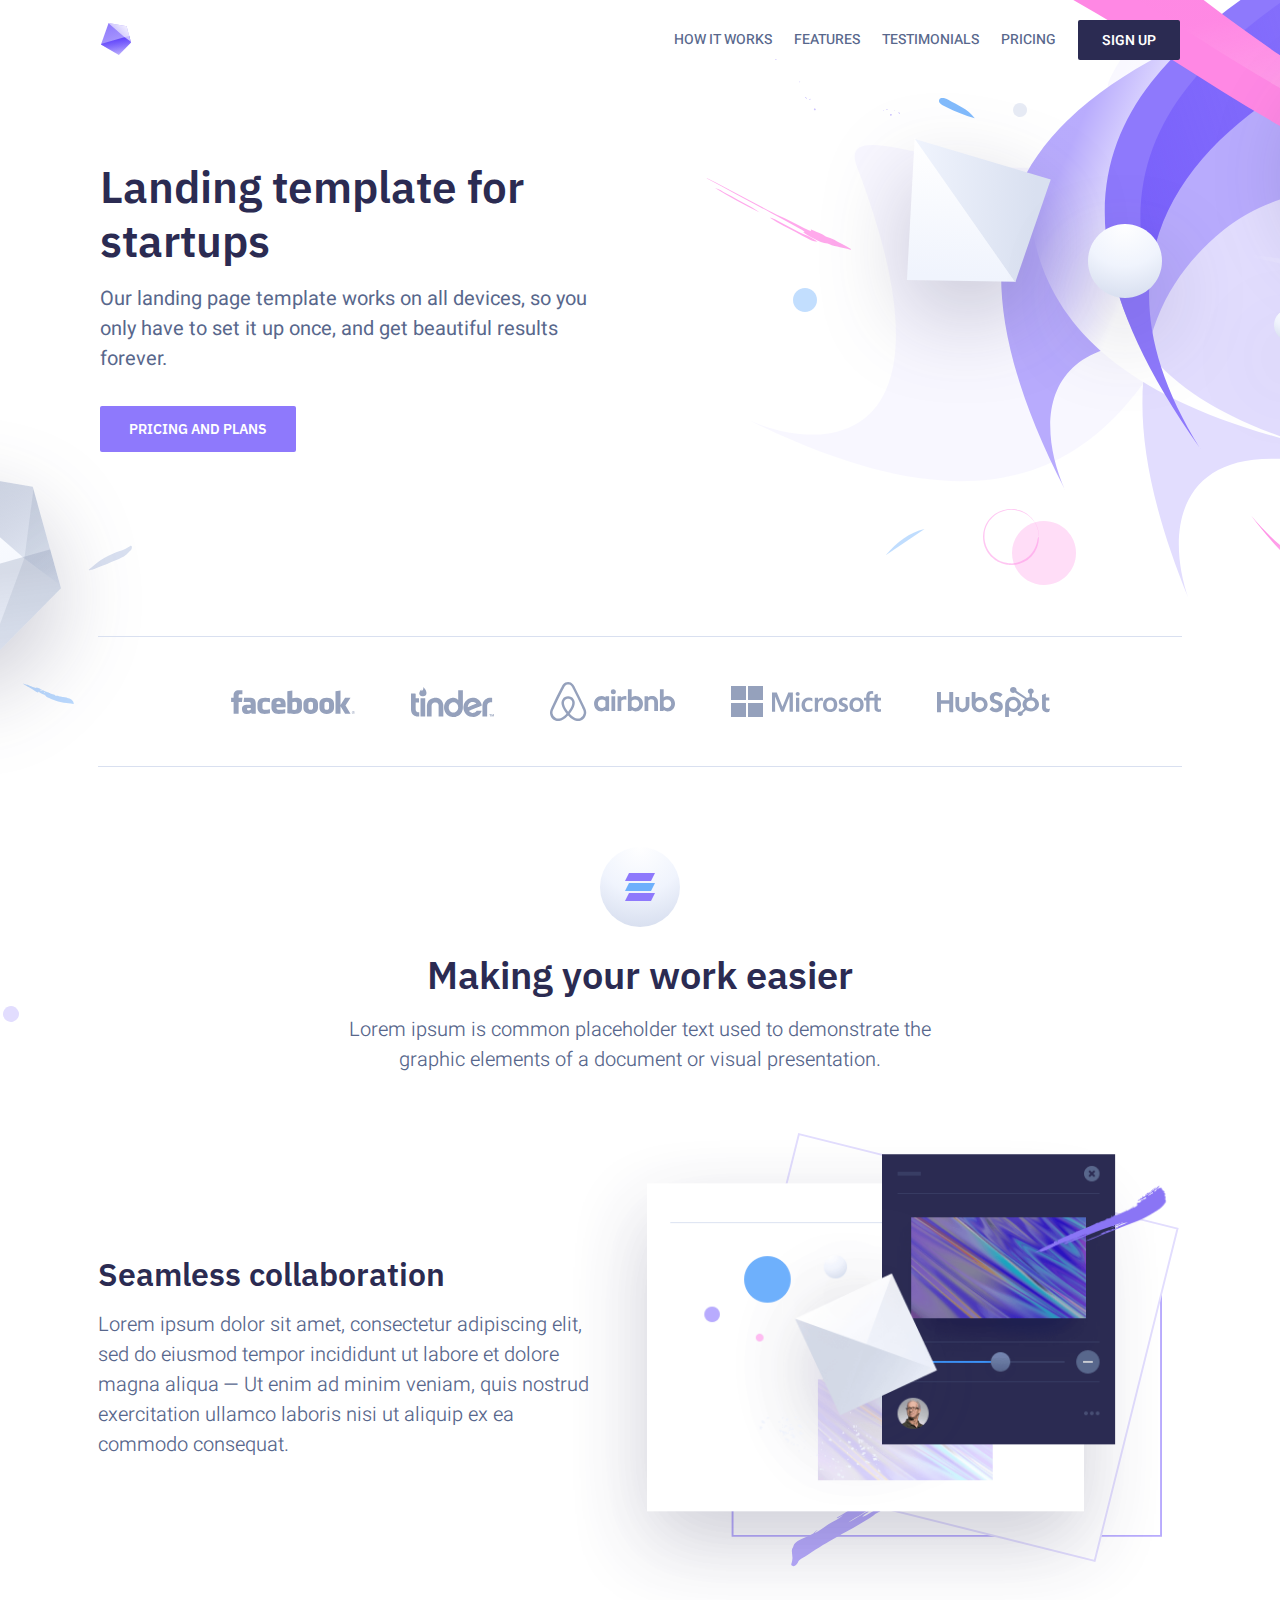
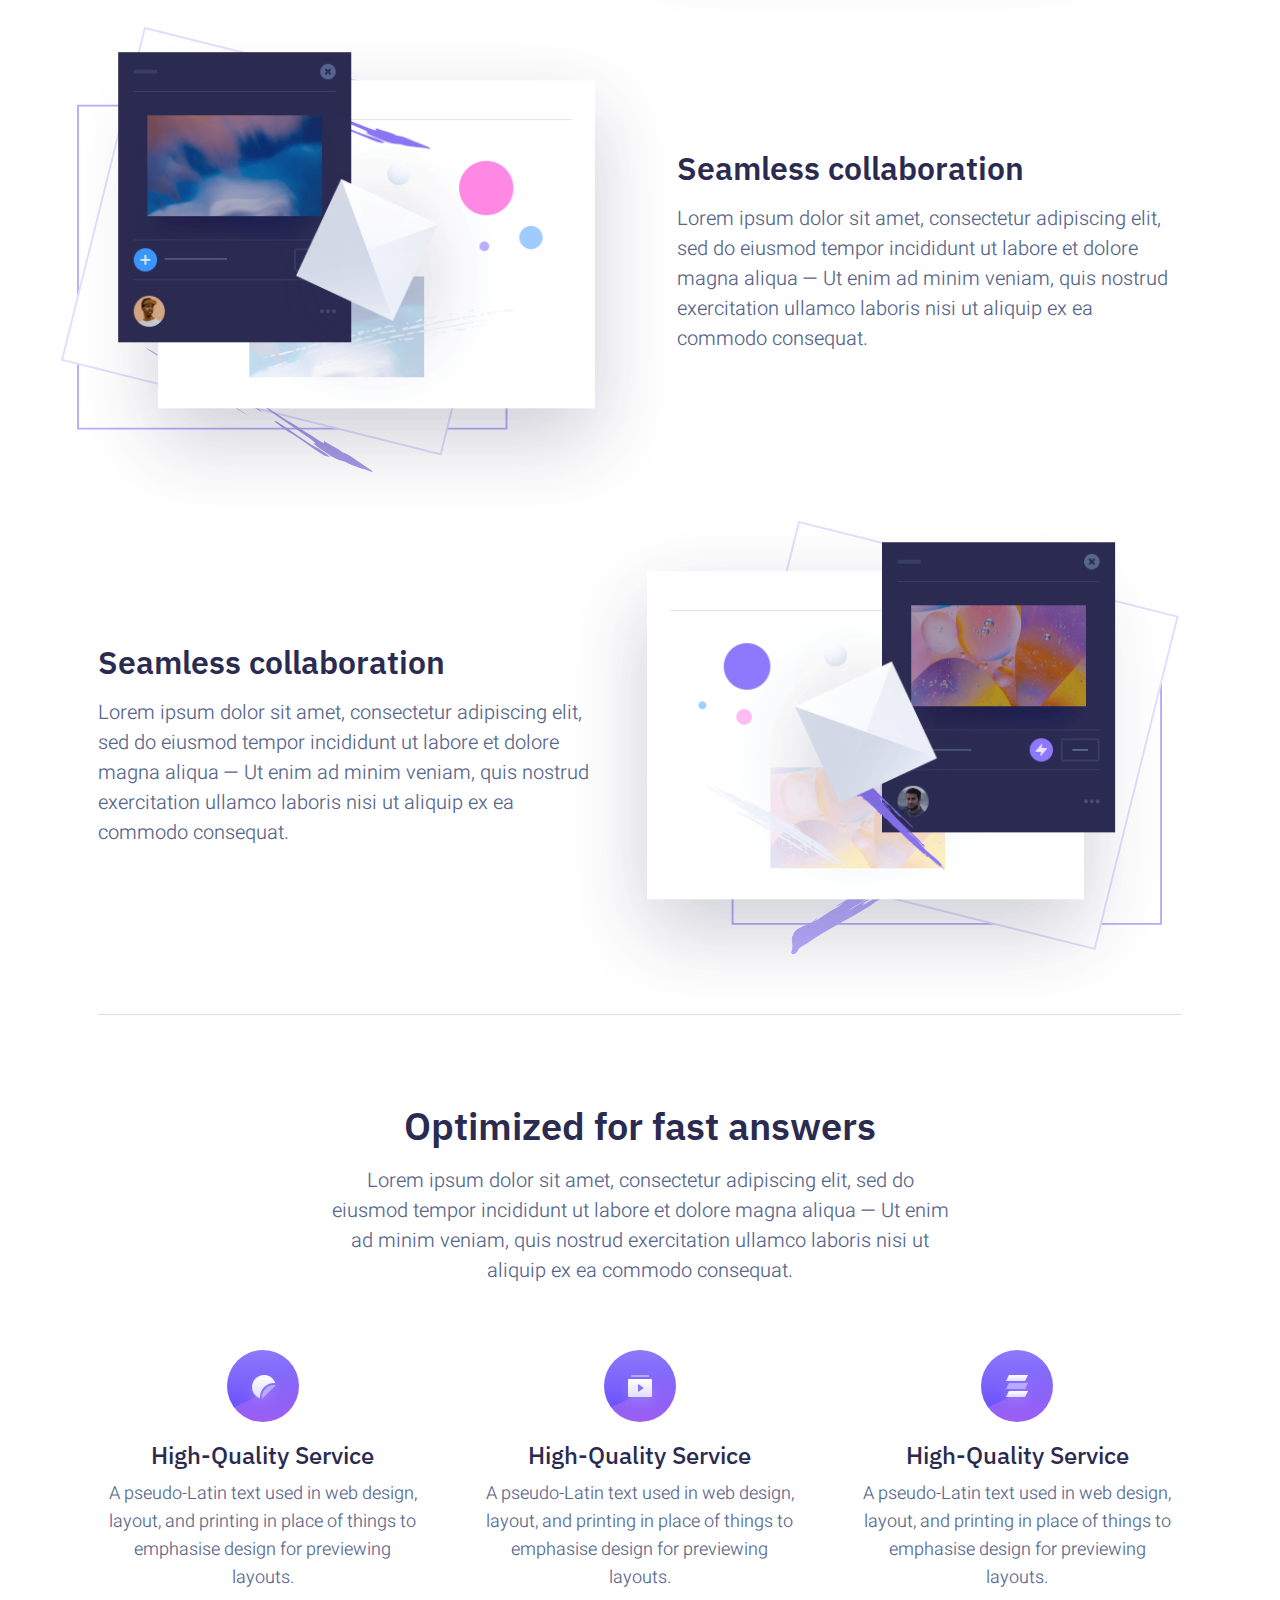
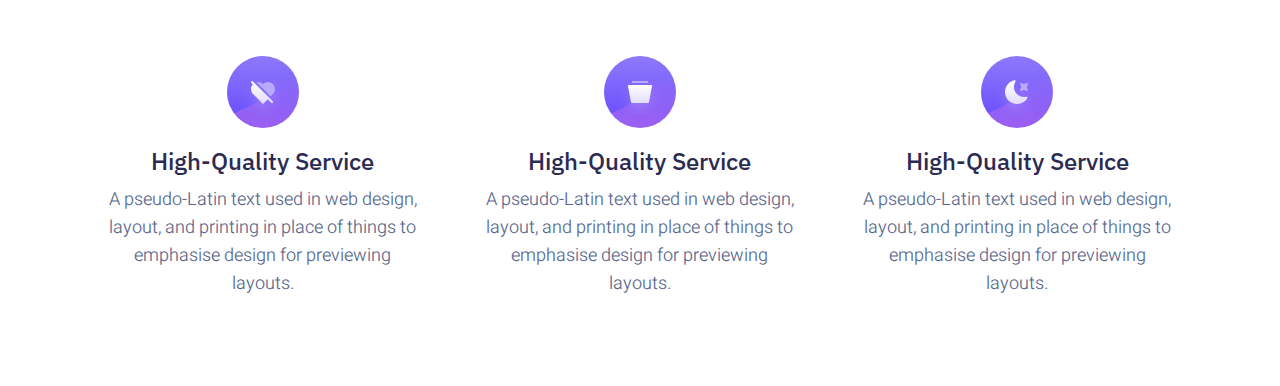
==== index.html @ f8a6f172 "chapters section" ====
<!DOCTYPE html>
<html lang="en">
  <head>
    <meta charset="UTF-8" />
    <meta http-equiv="X-UA-Compatible" content="IE=edge" />
    <meta name="viewport" content="width=device-width, initial-scale=1.0" />

    <meta
      name="description"
      content="Our landing page template works on all devices, so you only have to set it up once, and get beautiful results forever."
    />
    <link rel="stylesheet" href="css/general.css" />
    <link rel="stylesheet" href="css/style.css" />

    <link rel="preconnect" href="https://fonts.googleapis.com" />
    <link rel="preconnect" href="https://fonts.gstatic.com" crossorigin />
    <link
      href="https://fonts.googleapis.com/css2?family=Heebo:wght@300;400;500;600;700&display=swap"
      rel="stylesheet"
    />

    <link rel="preconnect" href="https://fonts.googleapis.com" />
    <link rel="preconnect" href="https://fonts.gstatic.com" crossorigin />
    <link
      href="https://fonts.googleapis.com/css2?family=IBM+Plex+Sans:wght@300;400;500;600;700&display=swap"
      rel="stylesheet"
    />

    <link
      rel="shortcut icon"
      href="img/logo-abstract.svg"
      type="image/x-icon"
    />
    <title>Abstract Demo &mdash; Cruip</title>
  </head>
  <body>
    <header class="header container">
      <a href="#">
        <img src="img/logo-abstract.svg" alt="Omnifood logo" class="logo" />
      </a>
      <nav class="main-nav">
        <ul class="main-nav-list">
          <li><a class="main-nav-link" href="#how">How it works</a></li>
          <li><a class="main-nav-link" href="#features">Features</a></li>
          <li>
            <a class="main-nav-link" href="#testimonials">Testimonials</a>
          </li>
          <li><a class="main-nav-link" href="#pricing">Pricing</a></li>
          <li><a class="main-nav-link nav-cta" href="#singup">Sign up</a></li>
        </ul>
      </nav>
    </header>
    <main>
      <section class="section-hero">
        <div class="hero container">
          <div class="hero-text-box">
            <h1 class="heading-primary">Landing template for startups</h1>
            <p class="hero-description">
              Our landing page template works on all devices, so you only have
              to set it up once, and get beautiful results forever.
            </p>
            <a href="#cta" class="btn btn--full margin-r-sm"
              >pricing and plans</a
            >
          </div>
        </div>
      </section>
      <section class="section-featured">
        <div class="container">
          <div class="logos">
            <img
              src="img/logos/facebook.svg"
              alt="facebook logo"
              class="logo-facebook"
            />
            <img
              src="img/logos/tinder.svg"
              alt="tinder logo"
              class="logo-tinder"
            />
            <img
              src="img/logos/airbnb.svg"
              alt="airbnb logo"
              class="logo-airbnb"
            />
            <img
              src="img/logos/microsoft.svg"
              alt="microsoft logo"
              class="logo-microsoft"
            />
            <img
              src="img/logos/clients-05.svg"
              alt="hubspot logo"
              class="logo-hubspot"
            />
          </div>
        </div>
      </section>
      <section class="sections-illustraion">
        <div class="container">
          <div class="ill-head">
            <img
              src="img/features-split-icon.svg"
              alt="features split icon"
              class="features-split-icon"
            />
            <h2 class="features-heading">Making your work easier</h2>
            <p class="features-description">
              Lorem ipsum is common placeholder text used to demonstrate the
              graphic elements of a document or visual presentation.
            </p>
          </div>
          <div class="ill-body grid grid--2--cols">
            <div class="step-text-box">
              <h3 class="heading-tertiary">Seamless collaboration</h3>
              <p class="step-description">
                Lorem ipsum dolor sit amet, consectetur adipiscing elit, sed do
                eiusmod tempor incididunt ut labore et dolore magna aliqua — Ut
                enim ad minim veniam, quis nostrud exercitation ullamco laboris
                nisi ut aliquip ex ea commodo consequat.
              </p>
            </div>
            <div class="step-img-box">
              <img
                src="img/illustration-element-01.svg"
                alt="iPhone app preference selection screen"
                class="step-img"
              />
              <div class="step-img-inside-box">
                <img
                  src="img/features-split-top-01.png"
                  alt="picuture selecting app"
                  class="step-img-inside"
                />
              </div>
            </div>
            <div class="step-img-box">
              <img
                src="img/illustration-element-02.svg"
                alt="iPhone app preference selection screen"
                class="step-img"
              />
              <div class="step-img-inside-box left">
                <img
                  src="img/features-split-top-02.png"
                  alt="picuture selecting app"
                  class="step-img-inside"
                />
              </div>
            </div>
            <div class="step-text-box">
              <h3 class="heading-tertiary">Seamless collaboration</h3>
              <p class="step-description">
                Lorem ipsum dolor sit amet, consectetur adipiscing elit, sed do
                eiusmod tempor incididunt ut labore et dolore magna aliqua — Ut
                enim ad minim veniam, quis nostrud exercitation ullamco laboris
                nisi ut aliquip ex ea commodo consequat.
              </p>
            </div>
            <div class="step-text-box">
              <h3 class="heading-tertiary">Seamless collaboration</h3>
              <p class="step-description">
                Lorem ipsum dolor sit amet, consectetur adipiscing elit, sed do
                eiusmod tempor incididunt ut labore et dolore magna aliqua — Ut
                enim ad minim veniam, quis nostrud exercitation ullamco laboris
                nisi ut aliquip ex ea commodo consequat.
              </p>
            </div>
            <div class="step-img-box">
              <img
                src="img/illustration-element-01.svg"
                alt="iPhone app preference selection screen"
                class="step-img"
              />
              <div class="step-img-inside-box">
                <img
                  src="img/features-split-top-03.png"
                  alt="picuture selecting app"
                  class="step-img-inside"
                />
              </div>
            </div>
          </div>
        </div>
      </section>
      <section class="section-chapters">
        <div class="container">
          <div class="chapters">
            <div class="chapter-header-box">
              <h2 class="features-heading">Optimized for fast answers</h2>
              <p class="features-description">
                Lorem ipsum dolor sit amet, consectetur adipiscing elit, sed do
                eiusmod tempor incididunt ut labore et dolore magna aliqua — Ut
                enim ad minim veniam, quis nostrud exercitation ullamco laboris
                nisi ut aliquip ex ea commodo consequat.
              </p>
            </div>
            <div class="chapter-el-boxes grid--3--cols">
              <div class="el-box">
                <div class="el-box-header">
                  <img src="img/feature-tile-icon-01.svg" alt="logo for test" />
                </div>
                <div class="el-box-text">
                  <h4 class="el-box-text-head">High-Quality Service</h4>
                  <p class="el-box-text-body">
                    A pseudo-Latin text used in web design, layout, and printing
                    in place of things to emphasise design for previewing
                    layouts.
                  </p>
                </div>
              </div>
              <div class="el-box">
                <div class="el-box-header">
                  <img src="img/feature-tile-icon-02.svg" alt="logo for test" />
                </div>
                <div class="el-box-text">
                  <h4 class="el-box-text-head">High-Quality Service</h4>
                  <p class="el-box-text-body">
                    A pseudo-Latin text used in web design, layout, and printing
                    in place of things to emphasise design for previewing
                    layouts.
                  </p>
                </div>
              </div>
              <div class="el-box">
                <div class="el-box-header">
                  <img src="img/feature-tile-icon-03.svg" alt="logo for test" />
                </div>
                <div class="el-box-text">
                  <h4 class="el-box-text-head">High-Quality Service</h4>
                  <p class="el-box-text-body">
                    A pseudo-Latin text used in web design, layout, and printing
                    in place of things to emphasise design for previewing
                    layouts.
                  </p>
                </div>
              </div>
              <div class="el-box">
                <div class="el-box-header">
                  <img src="img/feature-tile-icon-04.svg" alt="logo for test" />
                </div>
                <div class="el-box-text">
                  <h4 class="el-box-text-head">High-Quality Service</h4>
                  <p class="el-box-text-body">
                    A pseudo-Latin text used in web design, layout, and printing
                    in place of things to emphasise design for previewing
                    layouts.
                  </p>
                </div>
              </div>
              <div class="el-box">
                <div class="el-box-header">
                  <img src="img/feature-tile-icon-05.svg" alt="logo for test" />
                </div>
                <div class="el-box-text">
                  <h4 class="el-box-text-head">High-Quality Service</h4>
                  <p class="el-box-text-body">
                    A pseudo-Latin text used in web design, layout, and printing
                    in place of things to emphasise design for previewing
                    layouts.
                  </p>
                </div>
              </div>
              <div class="el-box">
                <div class="el-box-header">
                  <img src="img/feature-tile-icon-06.svg" alt="logo for test" />
                </div>
                <div class="el-box-text">
                  <h4 class="el-box-text-head">High-Quality Service</h4>
                  <p class="el-box-text-body">
                    A pseudo-Latin text used in web design, layout, and printing
                    in place of things to emphasise design for previewing
                    layouts.
                  </p>
                </div>
              </div>
            </div>
          </div>
        </div>
      </section>
    </main>
  </body>
</html>
---- css/general.css ----
/* 

--- 01 TYPOGRAPHY SYSTEM 

Font sizes (px):
10 / 12 / 14 / 16 / 18 / 20 / 24 / 30 / 
36 / 44 / 52 / 62 / 74 / 86 / 98 

- Font weights:
    Default:   400
    Medium:    500
    Semi-bold: 600
    Bold:      700

- Line height:
    Default:  1
    Small:    1.05
    Medium:   1.2
    Paragraph default:    1.6

- Letter spacing:
    -0.5px
    0.75px

--- 02 COLORS

    - Primay: 
        #2B2B52
    - Tints:
        #fdf2e9
        #fcf4ef
        #D9E0F0
        #58678C
        #8E79FC
    - Shades: 
        #2B2B52
        #6448FB
    - Accents:
    - Gray:
        #d9e0f0
        #888
        #767676
        #777
        #555
        #333
        #6f6f6f 
--- 05 SHADOWS
--- 06 BORDERS-RADIUS
    Default: 0.9 rem | 9px
    Medium: 1.1 rem | 11px
--- 07 WHITESPACE

    - SPACING SYSTEM (px):
        2 / 4 / 8 / 12 / 16 / 24 / 32 / 48 / 64 / 80 / 96 / 128
    
*/

/* 
* one rem = 16px
*/

* {
  margin: 0;
  padding: 0;
  box-sizing: border-box;
}

*:focus {
  outline: none;
  box-shadow: 0 0 0 0.5rem rgba(230, 125, 34, 0.499);
}

html {
  /* font-size: 10px; */
  /* 10px / 16px = 0.625 = 62.5 */
  /* Percentage of user's browser font-size setting */
  font-size: 62.5%;
  /* overflow-x: hidden; */
}

body {
  font-family: 'Heebo', sans-serif;
  line-height: 1;
  font-weight: 400;
  color: #555;
  overflow-x: hidden;
}

/******************************/
/* GENRAL REUSABLE COMPONENTS */
/******************************/

.container {
  /* 1140px */
  max-width: 112.8rem;
  padding: 0 2.2rem;
  margin: 0 auto;
}

.heading-primary {
  font-size: 4.4rem;
  line-height: 5.4rem;
  font-weight: 600;
  color: #2b2b52;
  margin-bottom: 1.6rem;
}

h1,
h2,
h3,
h4 {
  font-family: 'IBM Plex Sans', sans-serif;
}

.btn,
.btn:link,
.btn:visited {
  font-family: 'IBM Plex Sans', sans-serif;
  display: inline-block;
  text-decoration: none;
  cursor: pointer;
  transition: all 0.5s;
  padding: 1.2rem 2.9rem;
  font-size: 1.4rem;
  line-height: 2.2rem;
  font-weight: 600;
  /* height: 4.8rem; */
  border-radius: 0.2rem;
  text-transform: uppercase;
}

.btn--full:link,
.btn--full:visited {
  background-color: #8e79fc;
  color: #fff;
}

.btn--full:hover,
.btn--full:active {
  background-color: #7b63f1;
}

.grid {
  display: grid;
  column-gap: 7.4rem;
  row-gap: 9.6rem;

  /* margin-bottom: 9.6rem; */
}

.grid--2--cols {
  grid-template-columns: repeat(2, 1fr);
}

.grid--3--cols {
  grid-template-columns: repeat(3, 1fr);
}

.heading-tertiary {
  font-size: 3.2rem;
  font-weight: 600;
  color: #2b2b52;
}
---- css/style.css ----
/**************************/
/*        HEADER          */
/**************************/

.header {
  display: flex;
  justify-content: space-between;
  align-items: center;
  /* background-color: transparent */
  background-color: transparent;

  /* Because we want header to be sticky later */
  height: 8rem;
  padding: 0 2.4rem;
}

/**************************/
/*     NAVIGATION         */
/**************************/

.main-nav-list {
  list-style: none;
  display: flex;
  align-items: center;
  gap: 2.2rem;
}

.main-nav-link:link,
.main-nav-link:visited {
  display: inline-block;
  text-decoration: none;
  text-transform: uppercase;
  color: #58678c;
  font-weight: 500;
  font-size: 1.4rem;
  transition: all 0.3s;
}

.main-nav-link:hover,
.main-nav-link:active {
  color: #2b2b52;
}

.main-nav-link.nav-cta:link,
.main-nav-link.nav-cta:visited {
  padding: 1.4rem 2.4rem 1.2rem 2.4rem;
  border-radius: 0.2rem;
  border-color: rgba(0, 0, 0, 0);
  color: #fff;
  font-weight: 600;
  background-color: #2b2b52;
}

.main-nav-link.nav-cta:hover,
.main-nav-link.nav-cta:active {
  background-color: #3c3c6f;
}

/**************************/
/*         HERO           */
/**************************/

.hero {
  padding: 8rem 2.4rem;
  display: grid;
  grid-template-columns: 1fr 1fr;
  align-items: center;
  gap: 3.2rem;
}

.hero-description {
  margin-bottom: 3.2rem;
  font-weight: 400;
  font-size: 2rem;
  color: #58678c;
  line-height: 3rem;
}

.section-hero::after {
  content: '';
  width: 100%;
  max-width: 100%;
  height: 778px;
  background-image: url('../img/illustration-section-01.svg');
  position: absolute;
  top: 0;
  /* left: 50%; */
  background-position: center top;
  z-index: -999;
}

/**************************/
/*       Featured         */
/**************************/

.section-featured {
  padding: 8rem 2.4rem;
}

.logos {
  display: flex;
  justify-content: center;
  padding: 3.8rem;
  position: relative;
  margin-top: 2.4rem;
  gap: 4.8rem;
  align-items: center;
}

.logos img {
  height: fit-content;
  width: auto;
  padding: 0.8rem 0.4rem;
}

.logos::before {
  content: '';
  position: absolute;
  top: 0;
  left: 0;
  width: 100%;
  display: block;
  height: 0.1rem;
  background: #d9e0f0;
}

.logos::after {
  content: '';
  position: absolute;
  bottom: 0;
  left: 0;
  width: 100%;
  display: block;
  height: 0.1rem;
  background: #d9e0f0;
}

/**************************/
/*      ILLUSTRAION       */
/**************************/

.ill-body {
  padding: 4.8rem 0;
  position: relative;
}

.ill-head {
  max-width: 62rem;
  margin: 0 auto;
  position: relative;
}

.ill-head::after {
  content: '';
  position: absolute;
  width: 100%;
  max-width: 100%;
  height: 11rem;
  background-image: url('../img/illustration-section-03.svg');
  left: -73%;
  top: 14rem;
}

.features-split-icon {
  margin: 0 auto 2.4rem auto;
  display: block;
}

.features-heading {
  margin: 0 auto 1.6rem auto;
  font-size: 3.8rem;
  line-height: 4.8rem;
  font-weight: 600;
  color: #2b2b52;
  display: block;
  text-align: center;
}

.features-description {
  text-align: center;
  display: block;
  color: #58678c;
  font-size: 2rem;
  line-height: 3rem;
  font-weight: 300;
}

.step-text-box {
  display: flex;
  gap: 2rem;
  flex-direction: column;
  align-self: center;
  margin-top: 8rem;
}

.step-description {
  color: #58678c;
  font-size: 2rem;
  line-height: 3rem;
  font-weight: 300;
}
.step-img-box {
  position: relative;
}
.step-img-box img:first-child {
  width: 100%;
  transform: scale(2);
  margin-left: -2rem;
  margin-top: 6rem;
}

.step-img-inside-box {
  content: '';
  position: absolute;
  width: 100%;
  /* height: 100%; */
  /* max-width: 100%; */
  /* height: 11rem; */
  /* background-image: url('../img/features-split-top-01.png'); */
  background-size: contain;
  background-repeat: no-repeat;
  top: 0;
  left: -5.2rem;
  transform: scale(0.6);
}

.left {
  top: 1rem;
  left: 3.8rem;
}

/**************************/
/*      chapters          */
/**************************/
.chapters {
  position: relative;
  padding: 8.8rem 0;
  margin-top: 6.4rem;
}

.chapters::before {
  content: '';
  position: absolute;
  top: 0;
  left: 0;
  width: 100%;
  display: block;
  height: 0.1rem;
  background: #d9e0f0;
}

.chapter-header-box {
  max-width: 62rem;
  margin: 0 auto 6.4rem auto;
}

.chapter-el-boxes {
  display: grid;
  row-gap: 6.4rem;
  column-gap: 4.8rem;
}

.el-box {
  flex-basis: 31.7rem;
  max-width: 31.7rem;
  box-sizing: content-box;
  text-align: center;
  justify-self: center;
}

.el-box-header {
  width: 7.2rem;
  height: 7.2rem;
  margin: 0 auto 1.6rem auto;
  background-size: 100%;
  border-radius: 50%;
  background-color: #6448fb;
  background-image: url('../img/download.svg'),
    linear-gradient(#8e79fc, #6448fb);
}

.el-box-text-head {
  margin-bottom: 0.8rem;
  font-size: 2.4rem;
  line-height: 3.4rem;
  font-weight: 500;
  color: #2b2b52;
}

.el-box-text-body {
  font-size: 1.8rem;
  line-height: 2.8rem;
  text-align: center;
  color: #58678c;
  font-weight: 300;
}
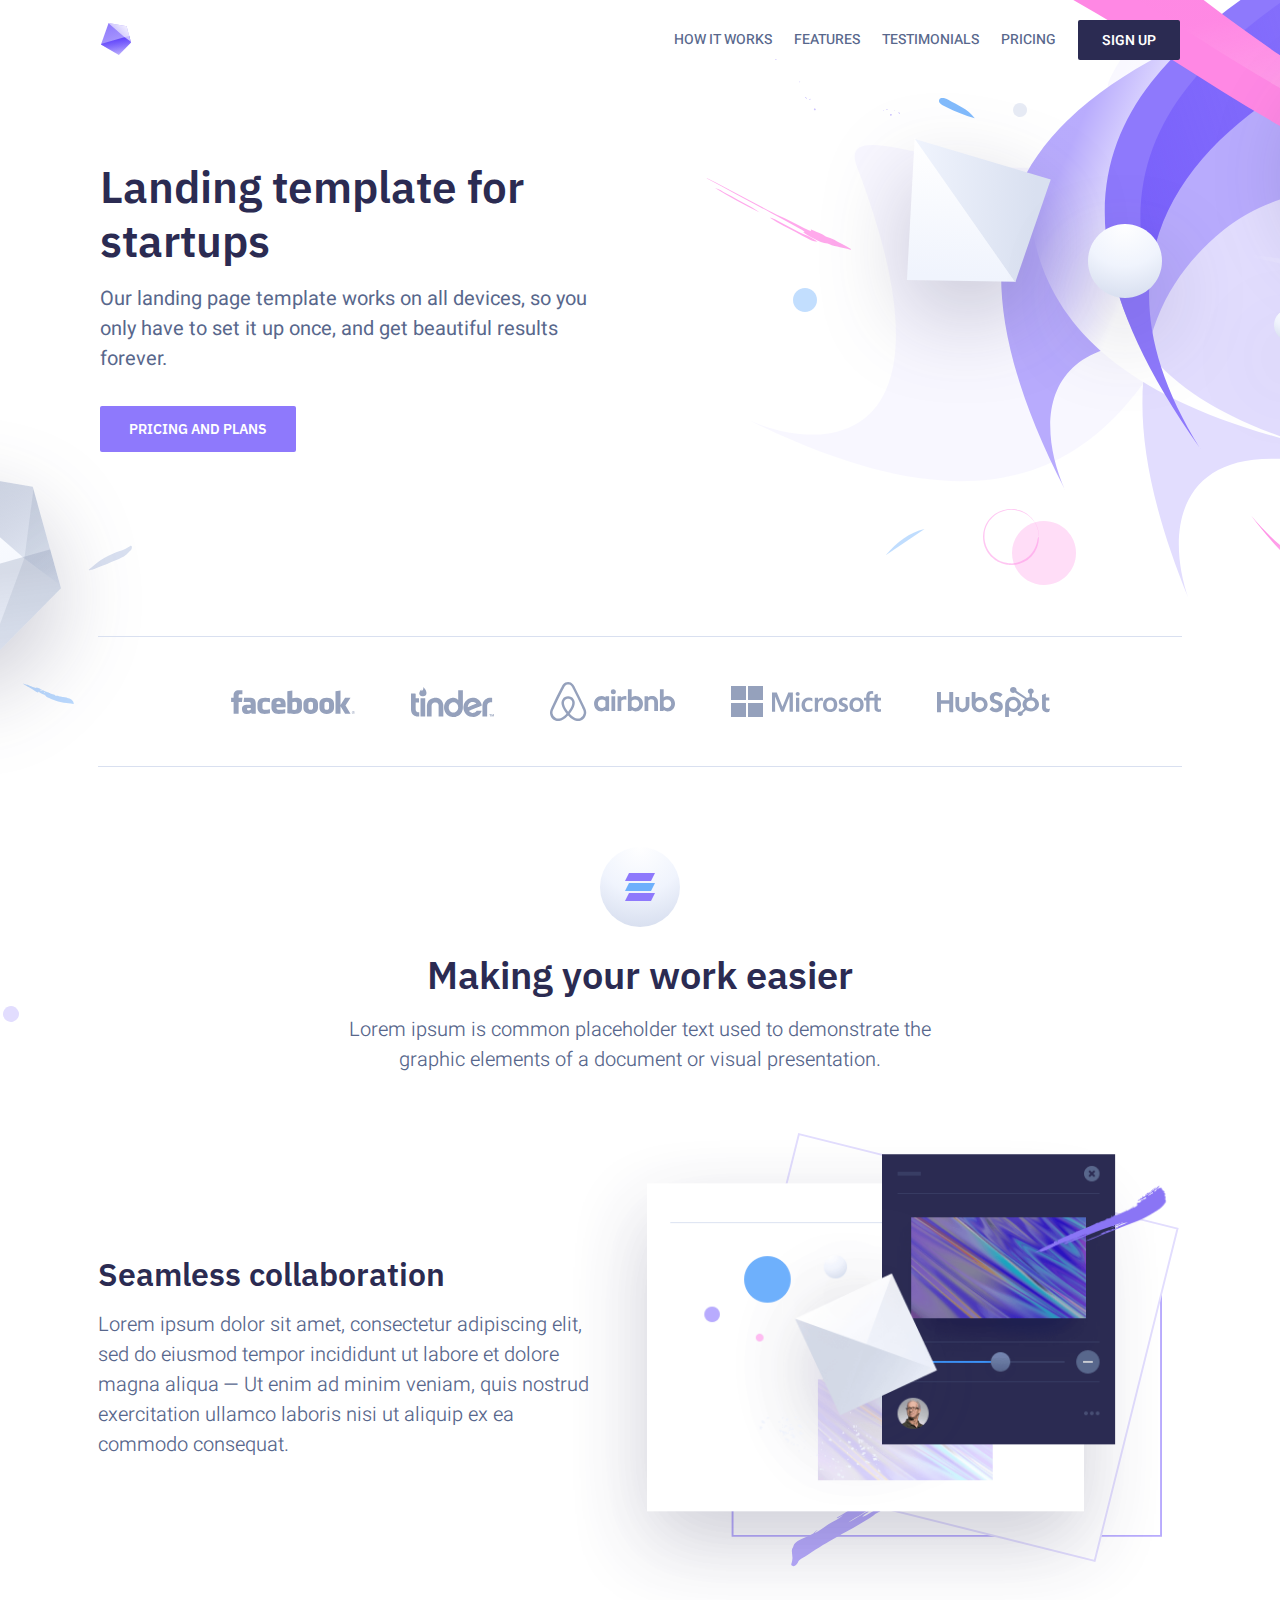
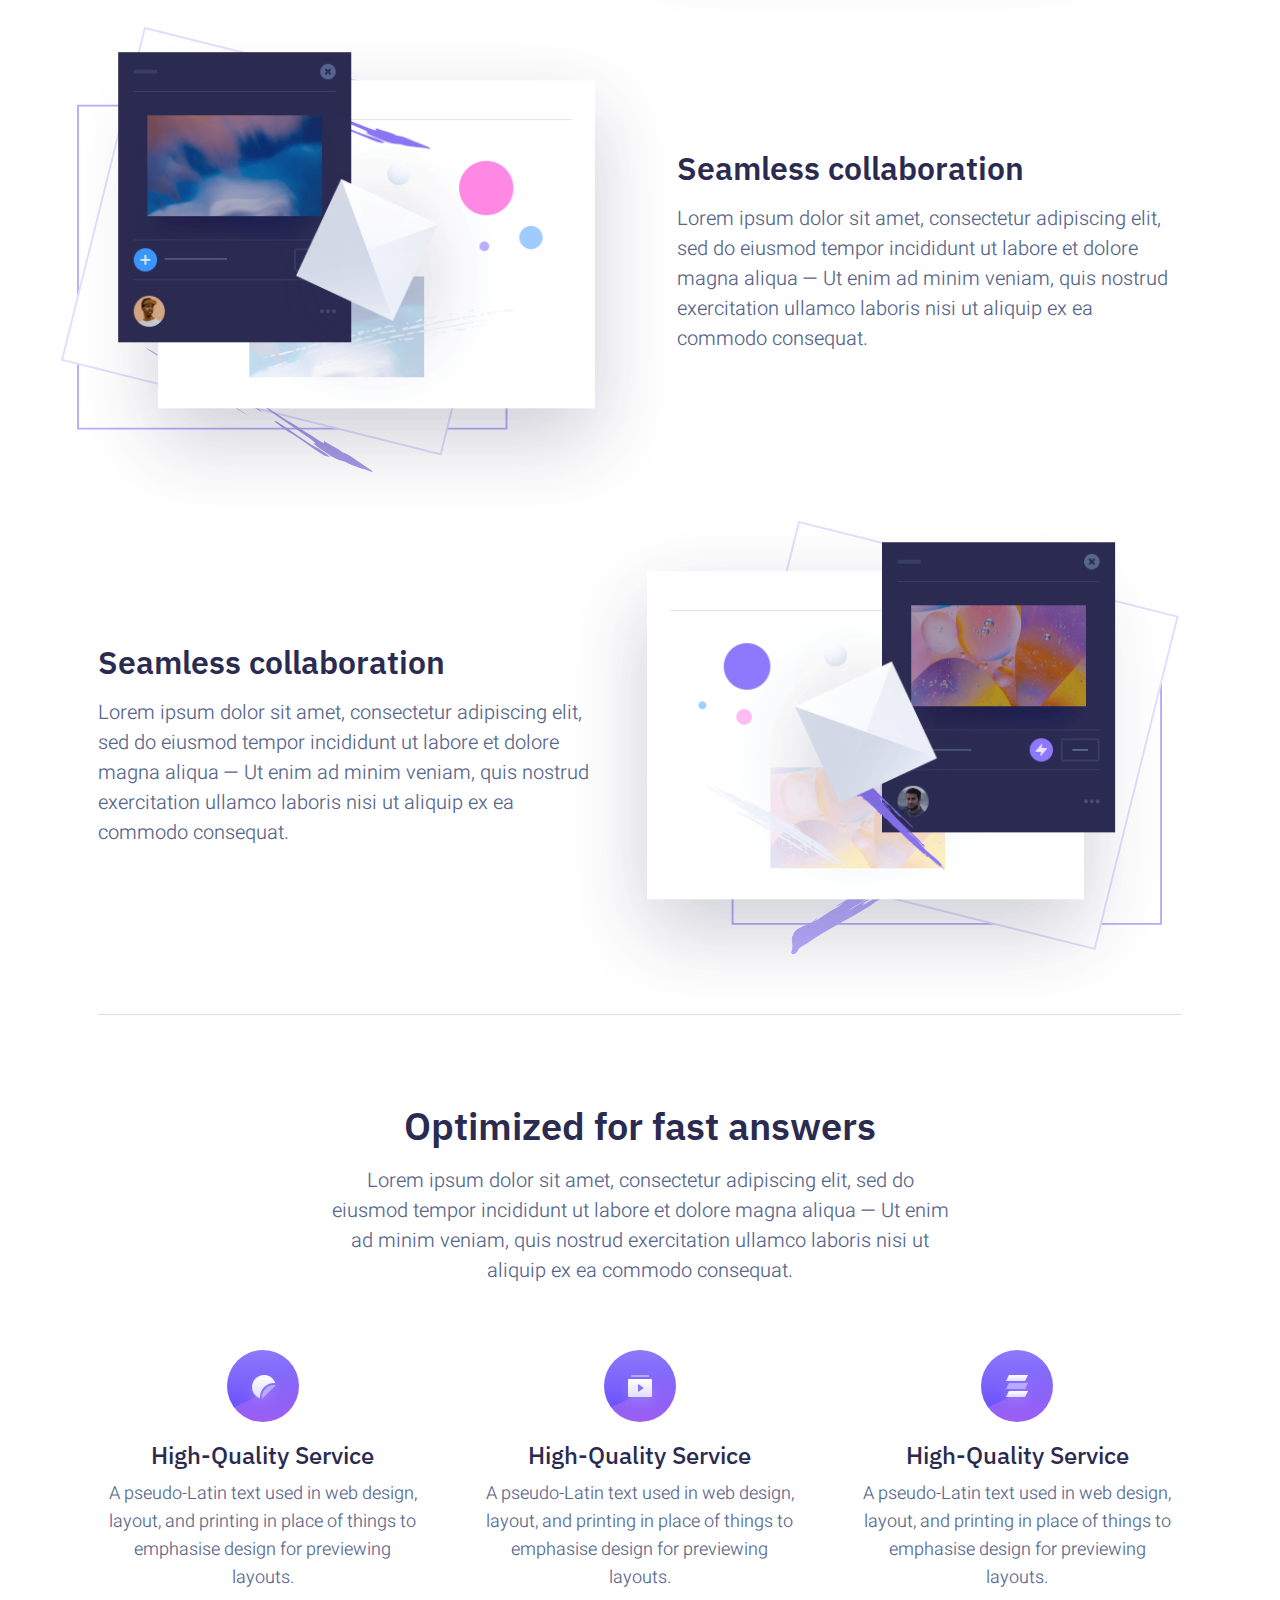
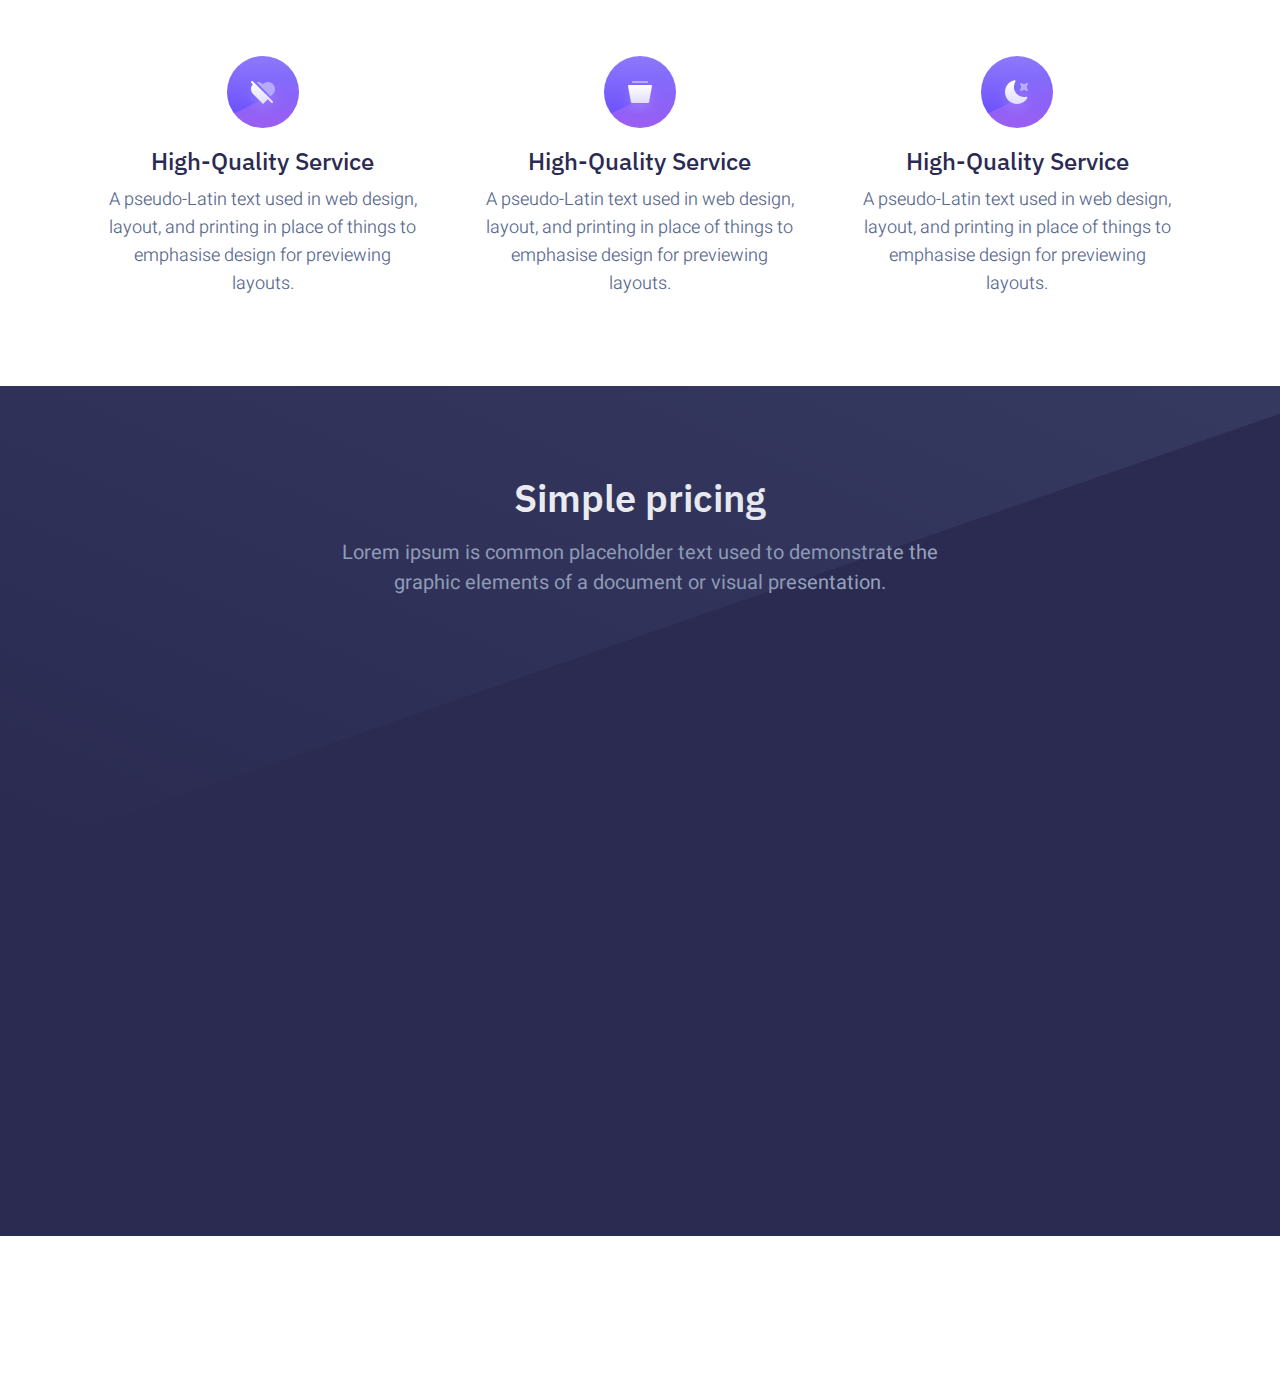
==== commit ed054701: "WIP: section pricing" ====
--- a/index.html
+++ b/index.html
@@ -278,6 +278,21 @@
           </div>
         </div>
       </section>
+      <section class="section-pricing">
+        <div class="pricing-box">
+          <div class="pricing-inner">
+            <div class="pricing-header">
+              <h2 class="pricing-head">Simple pricing</h2>
+              <p class="pricing-description">
+                Lorem ipsum is common placeholder text used to demonstrate the
+                graphic elements of a document or visual presentation.
+              </p>
+            </div>
+            <div class="pricing-button"></div>
+            <div class="pricing-card"></div>
+          </div>
+        </div>
+      </section>
     </main>
   </body>
 </html>
--- a/css/general.css
+++ b/css/general.css
@@ -32,6 +32,7 @@
         #D9E0F0
         #58678C
         #8E79FC
+        #95A1BC
     - Shades: 
         #2B2B52
         #6448FB
--- a/css/style.css
+++ b/css/style.css
@@ -294,3 +294,74 @@
   color: #58678c;
   font-weight: 300;
 }
+
+/**************************/
+/*      Pricing           */
+/**************************/
+
+.section-pricing {
+  position: relative;
+  height: 101rem;
+  /* height: auto; */
+  background-color: transparent;
+}
+
+.section-pricing::before {
+  content: '';
+  position: absolute;
+  top: 0;
+  left: 0;
+  width: 100%;
+  height: calc(100% - 160px);
+  background: #2b2b52;
+  z-index: -3;
+}
+
+.section-pricing::after {
+  content: '';
+  position: absolute;
+  width: 100%;
+  max-width: 100%;
+  height: 1000px;
+  background-image: url('../img/illustration-section-07.svg');
+  background-repeat: no-repeat;
+  background-size: auto;
+  top: 0;
+  left: 0;
+  background-position: center top;
+  transform: rotate(-50%);
+}
+
+.pricing-box {
+  margin: 0 auto;
+  padding: 0 2.4rem;
+  height: 100px;
+  max-width: 112.8rem;
+}
+
+.pricing-inner {
+  padding: 8.8rem 0;
+}
+
+.pricing-header {
+  text-align: center;
+  padding-bottom: 8rem;
+  color: #95a1bc;
+  max-width: 62rem;
+  margin: auto;
+}
+
+.pricing-head {
+  margin-bottom: 1.6rem;
+  font-size: 3.8rem;
+  line-height: 4.8rem;
+  font-weight: 600;
+  display: block;
+  color: white;
+}
+
+.pricing-description {
+  color: #95a1bc;
+  font-size: 2rem;
+  line-height: 3rem;
+}
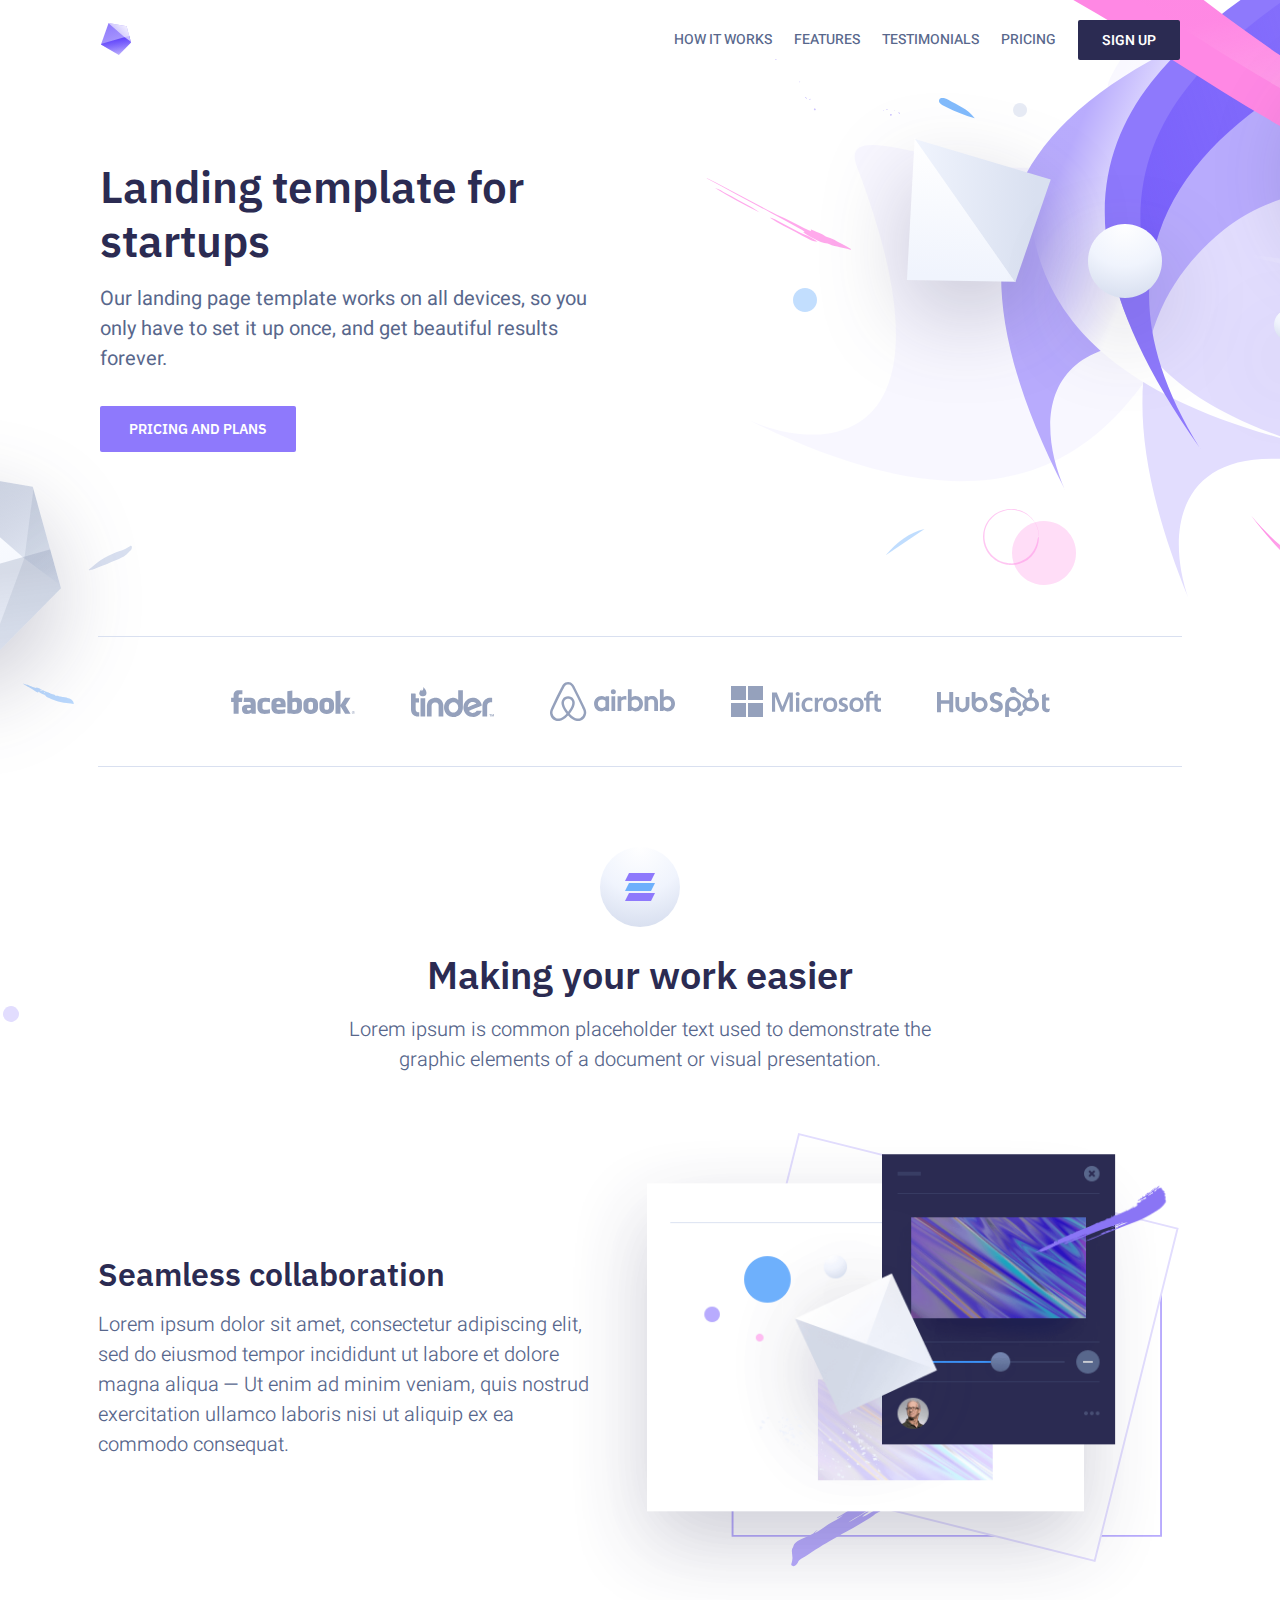
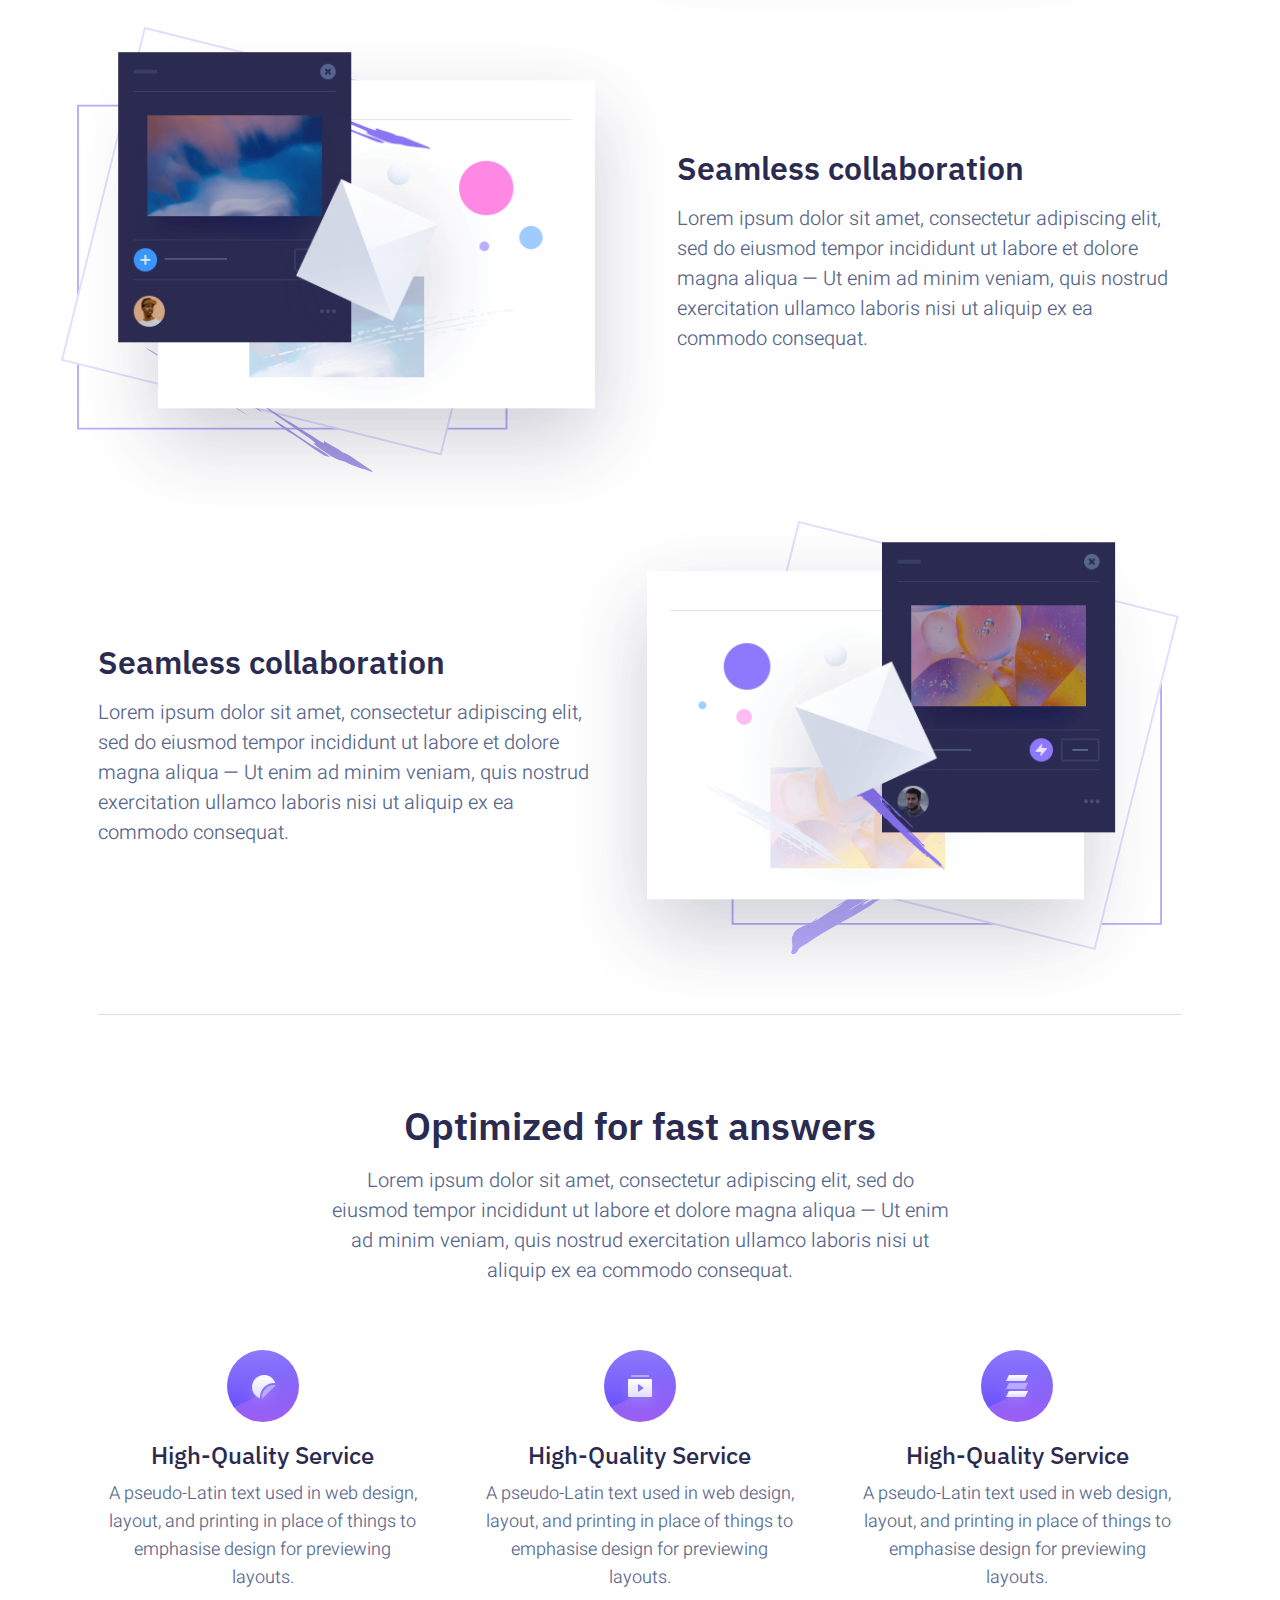
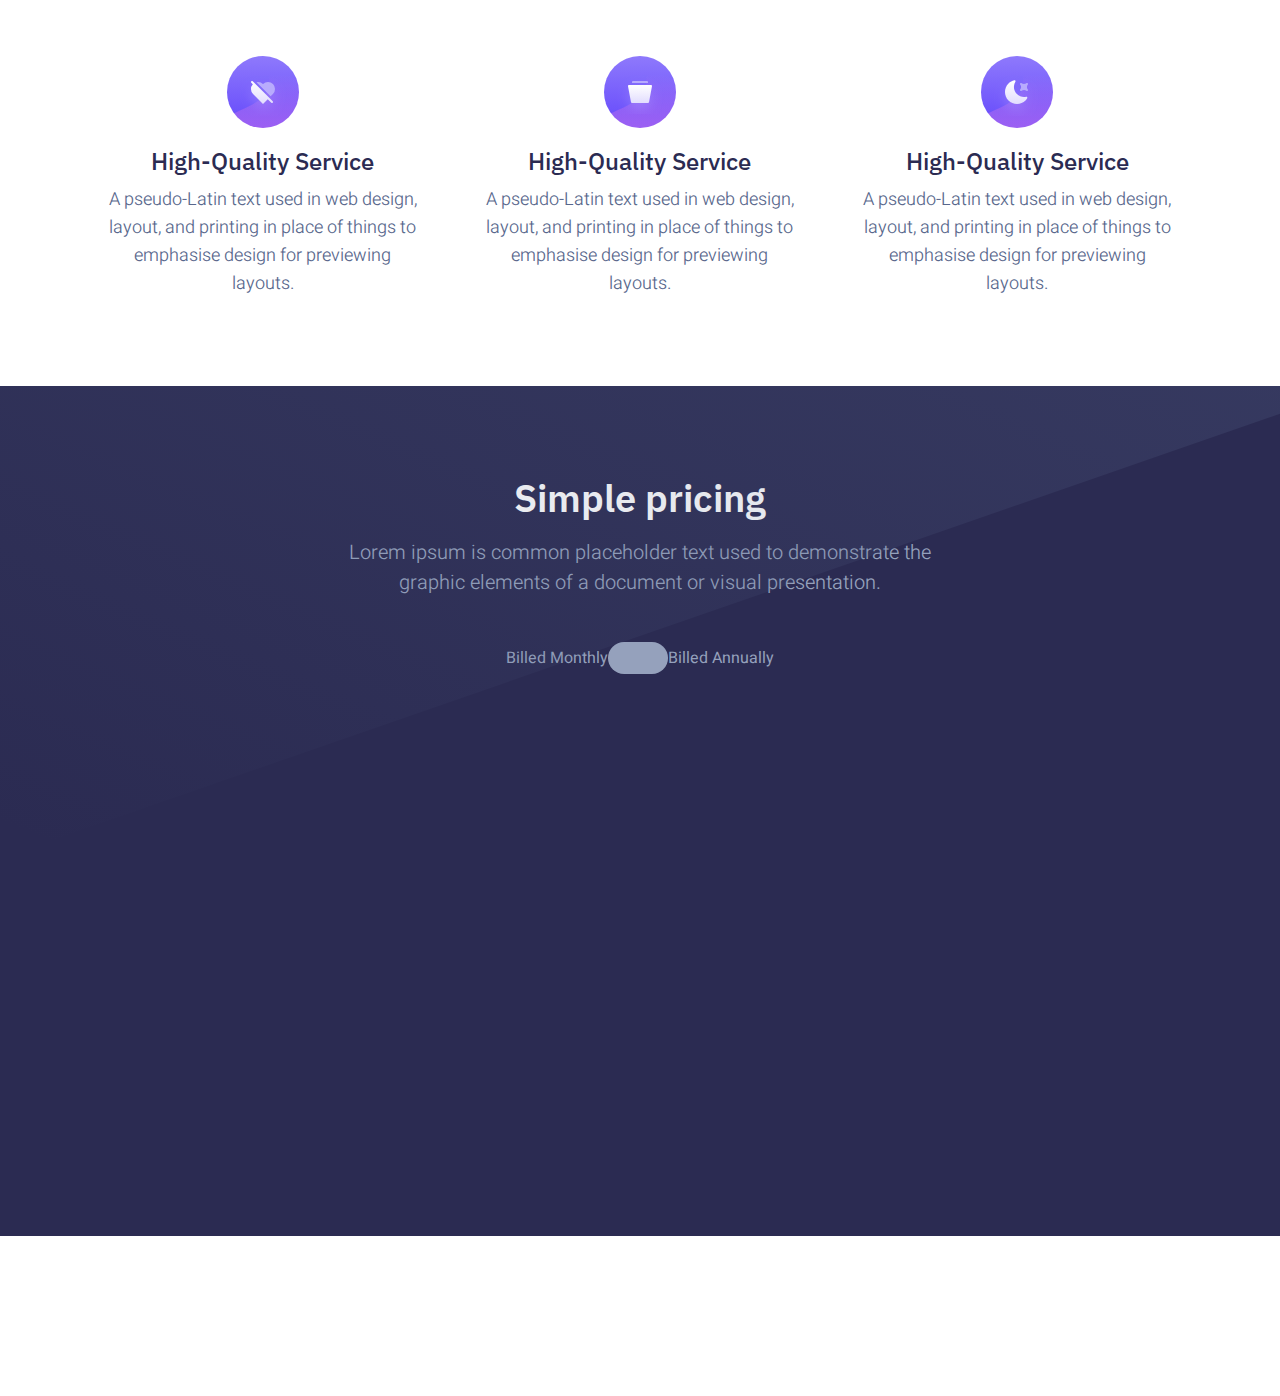
==== commit ad2bccf4: "learn how to create toggle switch" ====
--- a/index.html
+++ b/index.html
@@ -288,7 +288,14 @@
                 graphic elements of a document or visual presentation.
               </p>
             </div>
-            <div class="pricing-button"></div>
+            <div class="pricing-button">
+              <label>
+                <span>Billed Monthly</span>
+                <input type="checkbox" />
+                <span class="tu"></span>
+                <span>Billed Annually</span>
+              </label>
+            </div>
             <div class="pricing-card"></div>
           </div>
         </div>
--- a/css/style.css
+++ b/css/style.css
@@ -335,7 +335,7 @@
 .pricing-box {
   margin: 0 auto;
   padding: 0 2.4rem;
-  height: 100px;
+  height: auto;
   max-width: 112.8rem;
 }
 
@@ -364,4 +364,51 @@
   color: #95a1bc;
   font-size: 2rem;
   line-height: 3rem;
-}
+  font-weight: 300;
+}
+
+.pricing-button {
+  display: block;
+  margin-bottom: 6.4rem;
+  margin-top: -3.6rem;
+  text-align: center;
+  color: #95a1bc;
+  font-size: 1.6rem;
+}
+
+label {
+  align-items: center;
+  display: inline-flex;
+  user-select: none;
+}
+
+label input {
+  opacity: 0;
+  width: 0;
+  height: 0;
+}
+
+.tu {
+  display: block;
+  min-width: 6rem;
+  width: 6rem;
+  width: 6rem;
+  height: 3.2rem;
+  border-radius: 1.6rem;
+  background-color: #95a1bc;
+  /* position: absolute; */
+  cursor: pointer;
+  /* top: 0;
+  left: 0;
+  right: 0;
+  bottom: 0; */
+
+  -webkit-transition: 0.4s;
+  transition: 0.4s;
+}
+
+label input:checked + .tu {
+  background-color: #8e79fc;
+}
+
+label input:on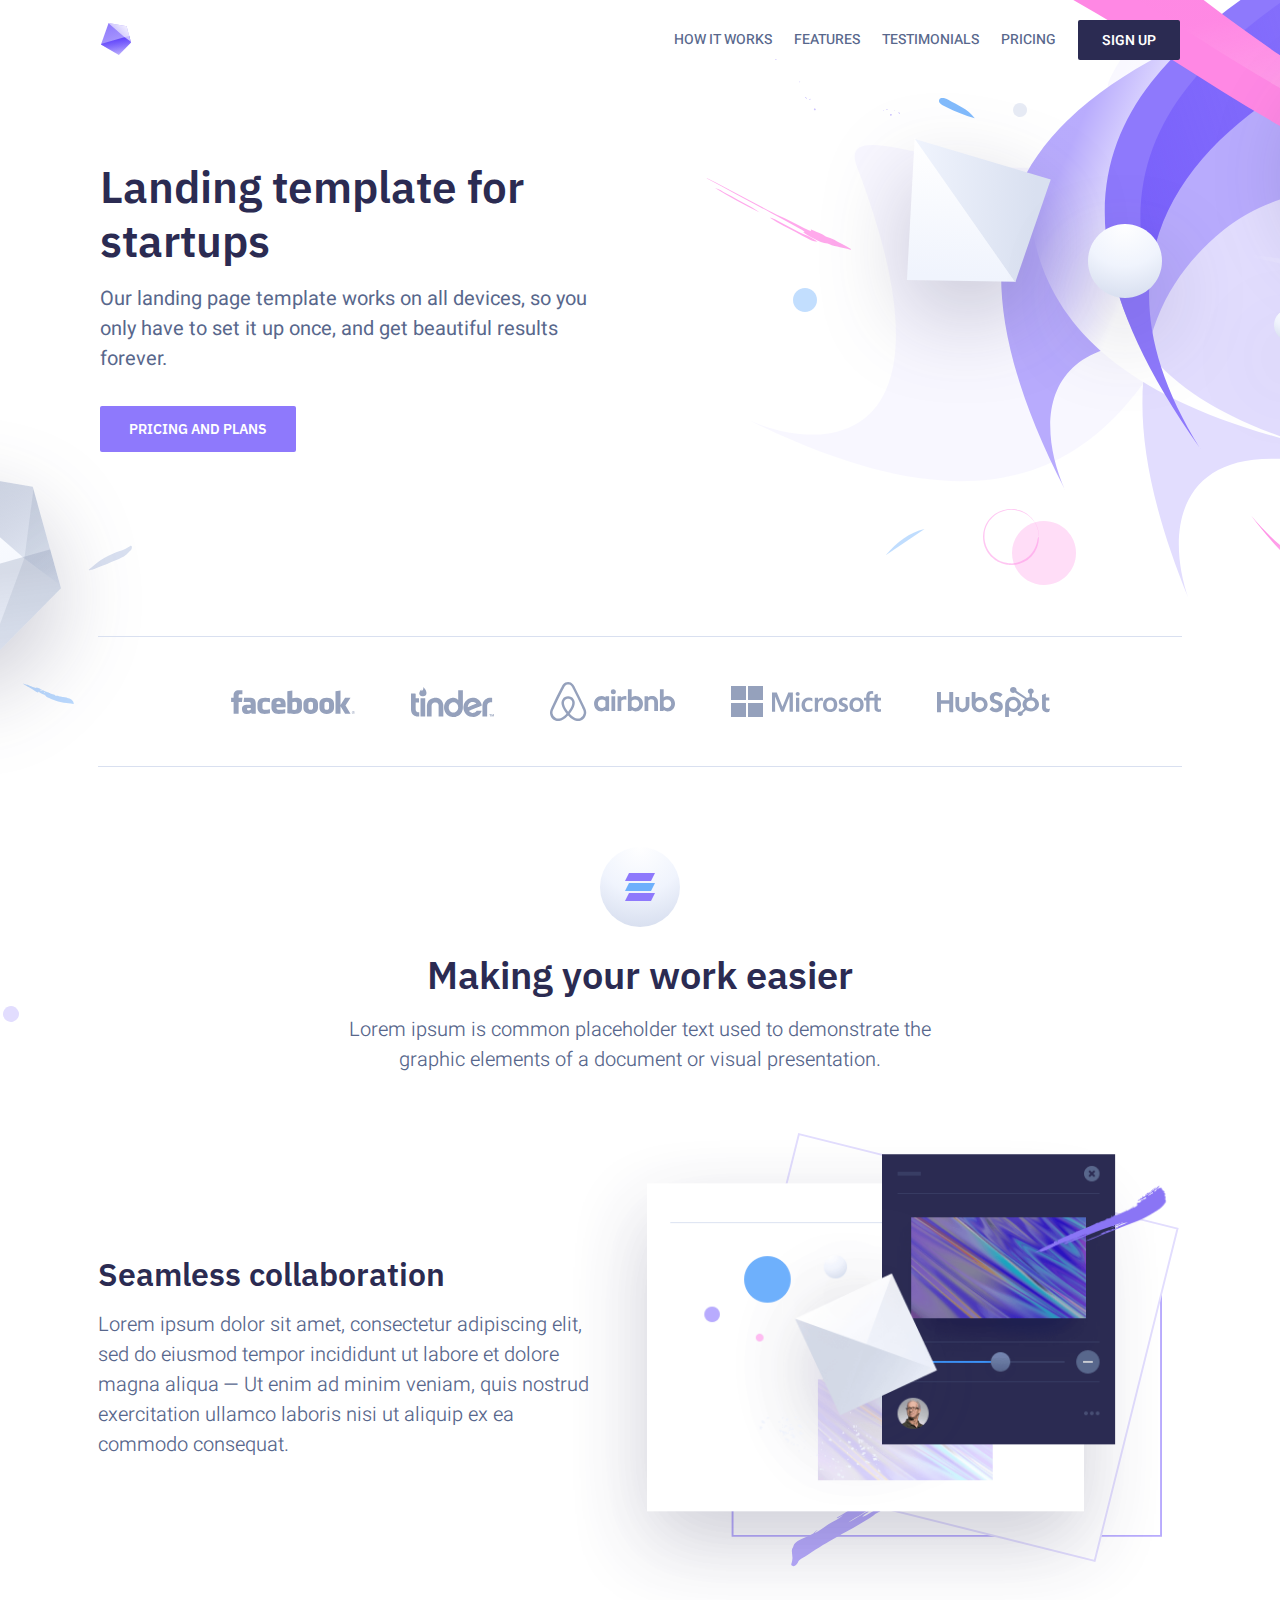
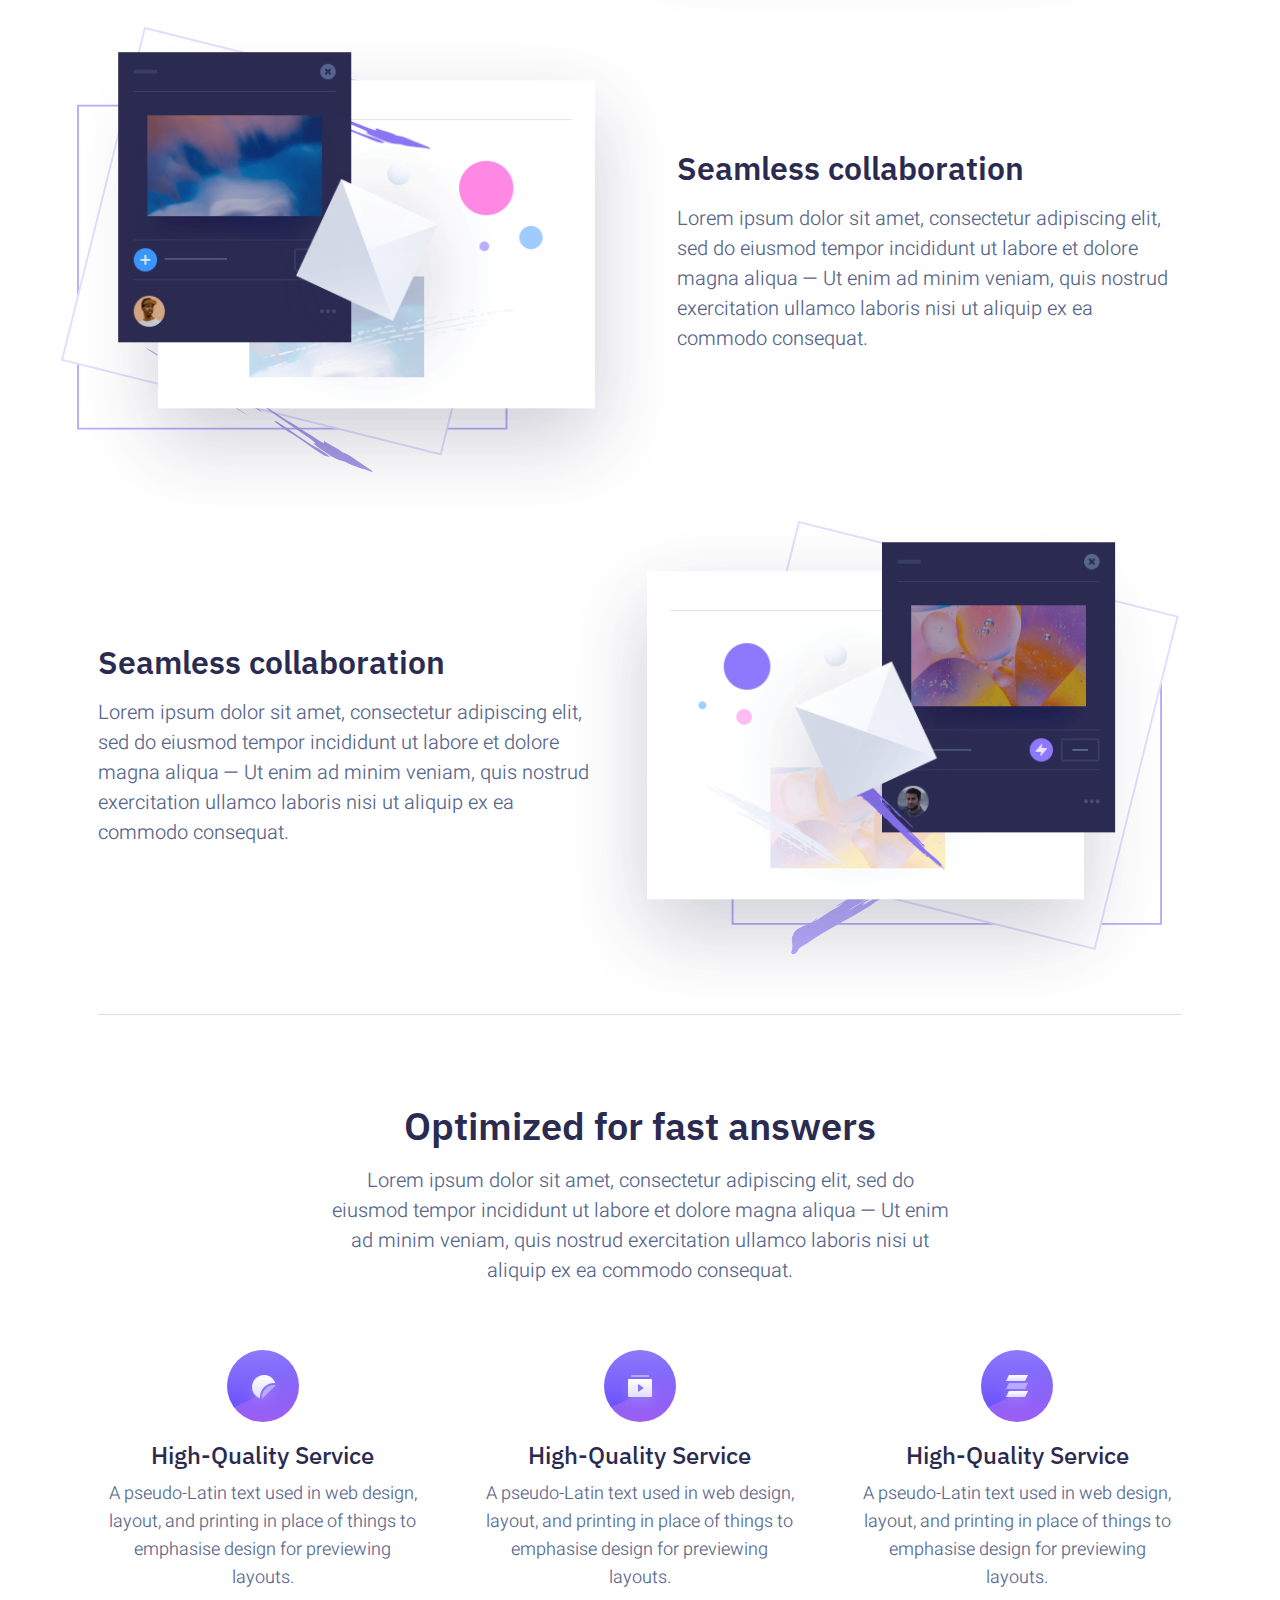
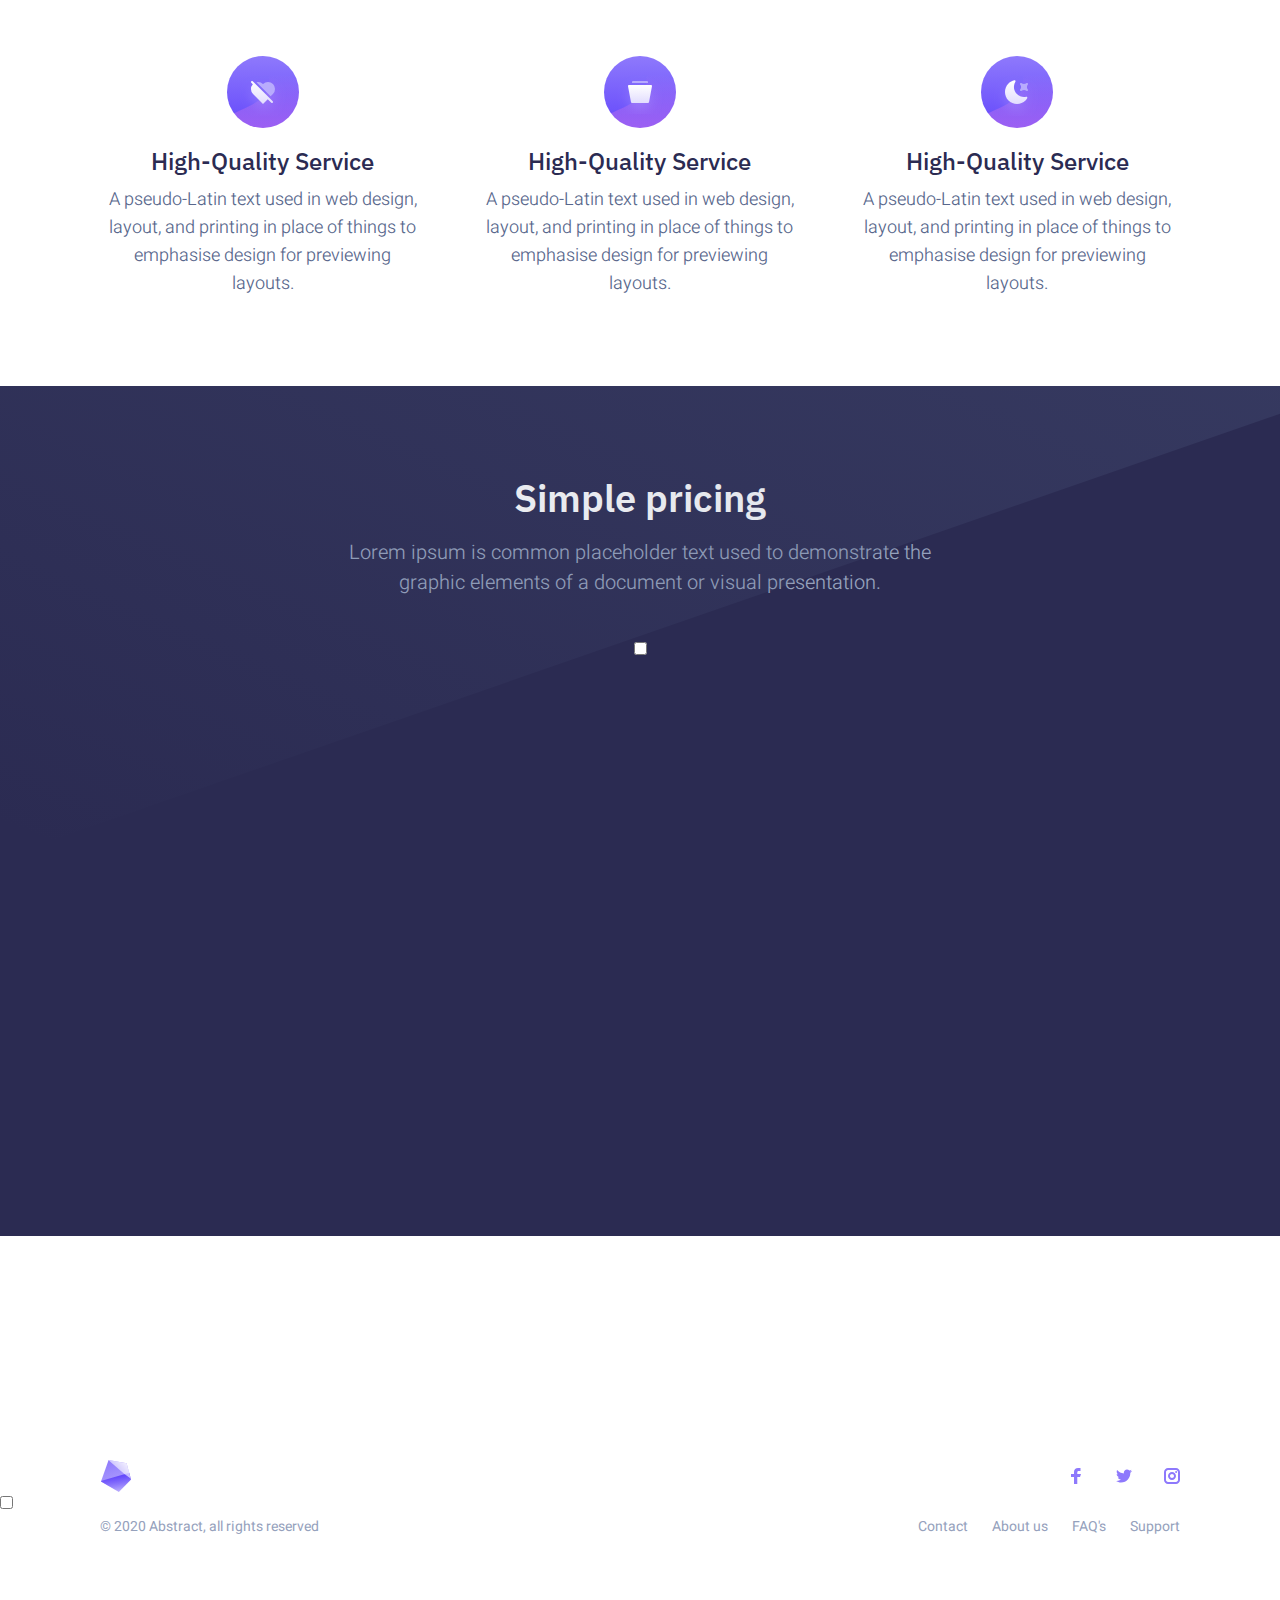
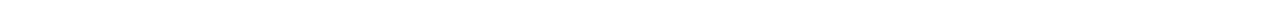
==== commit 9116601a: "add footer" ====
--- a/index.html
+++ b/index.html
@@ -290,16 +290,98 @@
             </div>
             <div class="pricing-button">
               <label>
-                <span>Billed Monthly</span>
+                <!-- <span>Billed Monthly</span> -->
                 <input type="checkbox" />
-                <span class="tu"></span>
-                <span>Billed Annually</span>
+                <!-- <span class="tu"></span> -->
+                <!-- <span>Billed Annually</span> -->
               </label>
             </div>
             <div class="pricing-card"></div>
           </div>
         </div>
       </section>
+
+      <footer class="footer">
+        <div class="container padding-right-left">
+          <div class="ri">
+            <div class="rs">
+              <a href="index.html">
+                <img src="img/logo-abstract.svg" alt="log" />
+              </a>
+              <div class="rl">
+                <ul>
+                  <li>
+                    <a href="#"
+                      ><svg
+                        width="16"
+                        height="16"
+                        viewBox="0 0 16 16"
+                        xmlns="http://www.w3.org/2000/svg"
+                      >
+                        <title>Facebook</title>
+                        <path
+                          d="M6.023 16L6 9H3V6h3V4c0-2.7 1.672-4 4.08-4 1.153 0 2.144.086 2.433.124v2.821h-1.67c-1.31 0-1.563.623-1.563 1.536V6H13l-1 3H9.28v7H6.023z"
+                        ></path></svg
+                    ></a>
+                  </li>
+                  <li>
+                    <a href="#">
+                      <svg
+                        width="16"
+                        height="16"
+                        viewBox="0 0 16 16"
+                        xmlns="http://www.w3.org/2000/svg"
+                      >
+                        <title>Twitter</title>
+                        <path
+                          d="M16 3c-.6.3-1.2.4-1.9.5.7-.4 1.2-1 1.4-1.8-.6.4-1.3.6-2.1.8-.6-.6-1.5-1-2.4-1-1.7 0-3.2 1.5-3.2 3.3 0 .3 0 .5.1.7-2.7-.1-5.2-1.4-6.8-3.4-.3.5-.4 1-.4 1.7 0 1.1.6 2.1 1.5 2.7-.5 0-1-.2-1.5-.4C.7 7.7 1.8 9 3.3 9.3c-.3.1-.6.1-.9.1-.2 0-.4 0-.6-.1.4 1.3 1.6 2.3 3.1 2.3-1.1.9-2.5 1.4-4.1 1.4H0c1.5.9 3.2 1.5 5 1.5 6 0 9.3-5 9.3-9.3v-.4C15 4.3 15.6 3.7 16 3z"
+                        ></path>
+                      </svg>
+                    </a>
+                  </li>
+                  <li>
+                    <a href="#">
+                      <svg
+                        width="16"
+                        height="16"
+                        viewBox="0 0 16 16"
+                        xmlns="http://www.w3.org/2000/svg"
+                      >
+                        <title>Instagram</title>
+                        <g>
+                          <circle cx="12.145" cy="3.892" r="1"></circle>
+                          <path
+                            d="M8 12c-2.206 0-4-1.794-4-4s1.794-4 4-4 4 1.794 4 4-1.794 4-4 4zm0-6c-1.103 0-2 .897-2 2s.897 2 2 2 2-.897 2-2-.897-2-2-2z"
+                          ></path>
+                          <path
+                            d="M12 16H4c-2.056 0-4-1.944-4-4V4c0-2.056 1.944-4 4-4h8c2.056 0 4 1.944 4 4v8c0 2.056-1.944 4-4 4zM4 2c-.935 0-2 1.065-2 2v8c0 .953 1.047 2 2 2h8c.935 0 2-1.065 2-2V4c0-.935-1.065-2-2-2H4z"
+                          ></path>
+                        </g>
+                      </svg>
+                    </a>
+                  </li>
+                </ul>
+              </div>
+            </div>
+            <dir class="ro h">
+              <nav class="rc">
+                <ul class="st">
+                  <li>
+                    <a href="#">Contact</a>
+                  </li>
+                  <li><a href="#">About us</a></li>
+                  <li><a href="#">FAQ's</a></li>
+                  <li><a href="#">Support</a></li>
+                </ul>
+              </nav>
+              <div class="footer-copyright">
+                © 2020 Abstract, all rights reserved
+              </div>
+            </dir>
+          </div>
+        </div>
+      </footer>
+      <input type="checkbox" />
     </main>
   </body>
 </html>
--- a/css/general.css
+++ b/css/general.css
@@ -162,3 +162,32 @@
   font-weight: 600;
   color: #2b2b52;
 }
+
+.padding-right-left {
+  padding: 0 2.4rem;
+  height: 10rem;
+}
+
+.h {
+  font-size: 1.4rem;
+  line-height: 2.2rem;
+}
+
+.rc {
+  order: 1;
+  margin-right: -1.2rem;
+}
+
+.st {
+  display: flex;
+  justify-content: center;
+  align-items: center;
+  list-style: none;
+}
+
+.rc a {
+  color: #95a1bc;
+  text-decoration: none;
+  padding: 0 1.2rem;
+  display: flex;
+}
--- a/css/style.css
+++ b/css/style.css
@@ -382,13 +382,13 @@
   user-select: none;
 }
 
-label input {
+/* label input {
   opacity: 0;
   width: 0;
   height: 0;
-}
-
-.tu {
+} */
+
+/* .tu {
   display: block;
   min-width: 6rem;
   width: 6rem;
@@ -397,18 +397,71 @@
   border-radius: 1.6rem;
   background-color: #95a1bc;
   /* position: absolute; */
-  cursor: pointer;
-  /* top: 0;
+/* cursor: pointer; */
+/* top: 0;
   left: 0;
   right: 0;
   bottom: 0; */
 
-  -webkit-transition: 0.4s;
-  transition: 0.4s;
-}
-
-label input:checked + .tu {
+/* -webkit-transition: 0.4s; */
+/* transition: 0.4s; */
+/* } */
+
+/* label input:checked + .tu {
   background-color: #8e79fc;
-}
-
-label input:on+} */
+
+/**************************/
+/*        FOOTER          */
+/**************************/
+
+.ri {
+  color: #95a1bc;
+  padding: 6.4rem 0;
+}
+
+.rs {
+  display: flex;
+  justify-content: space-between;
+  align-items: center;
+  padding-bottom: 2.4rem;
+  font-size: 1.4rem;
+  /* line-height: 2.2rem; */
+}
+
+.rs a {
+  width: 3.2rem;
+  height: 3.2rem;
+  color: #8e79fc;
+}
+
+.rl {
+  margin-right: -1.6rem;
+}
+.rl ul {
+  display: flex;
+  justify-content: center;
+  align-items: center;
+  list-style: none;
+}
+
+.rl li {
+  padding: 0 0.8rem;
+  width: 4.8rem;
+  height: 3.2rem;
+}
+
+.rl a {
+  padding: 0.8rem;
+  display: flex;
+}
+
+.rl a svg {
+  fill: #8e79fc;
+}
+
+.ro {
+  display: flex;
+  justify-content: space-between;
+  align-items: center;
+}
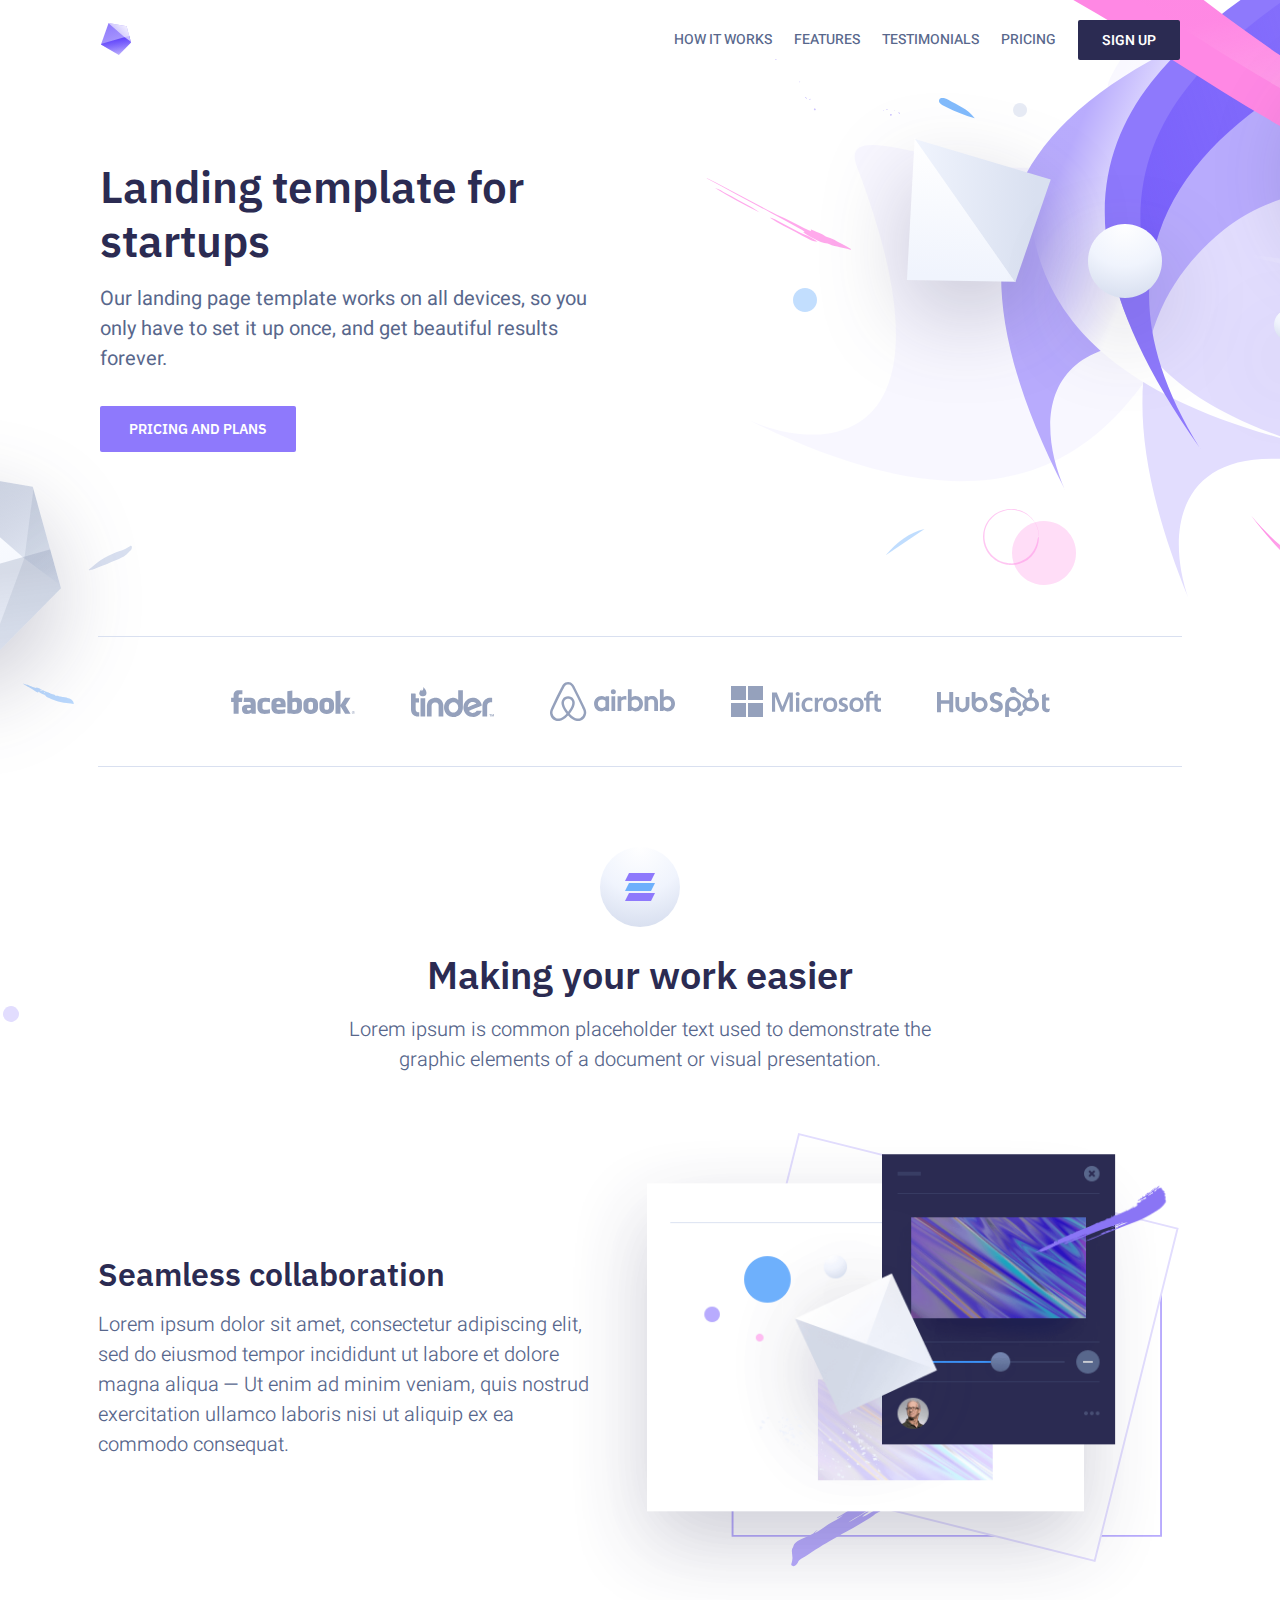
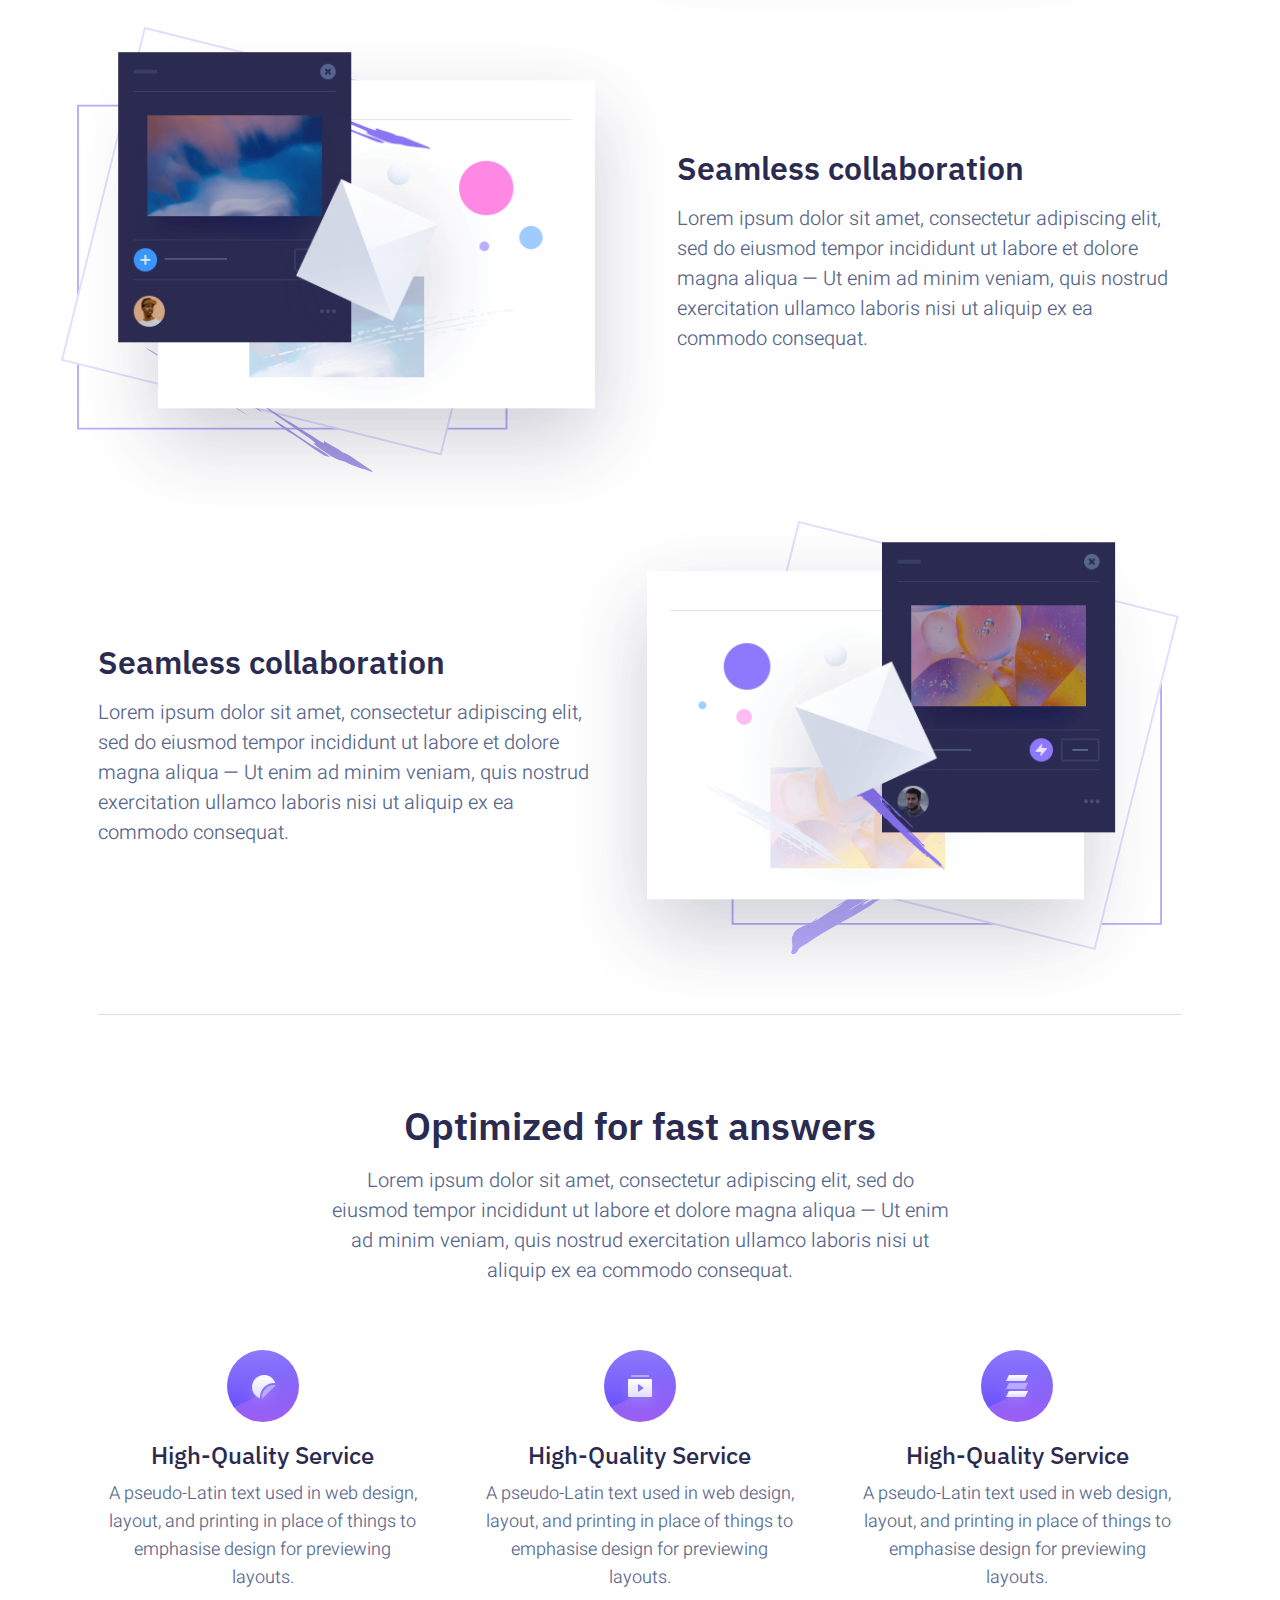
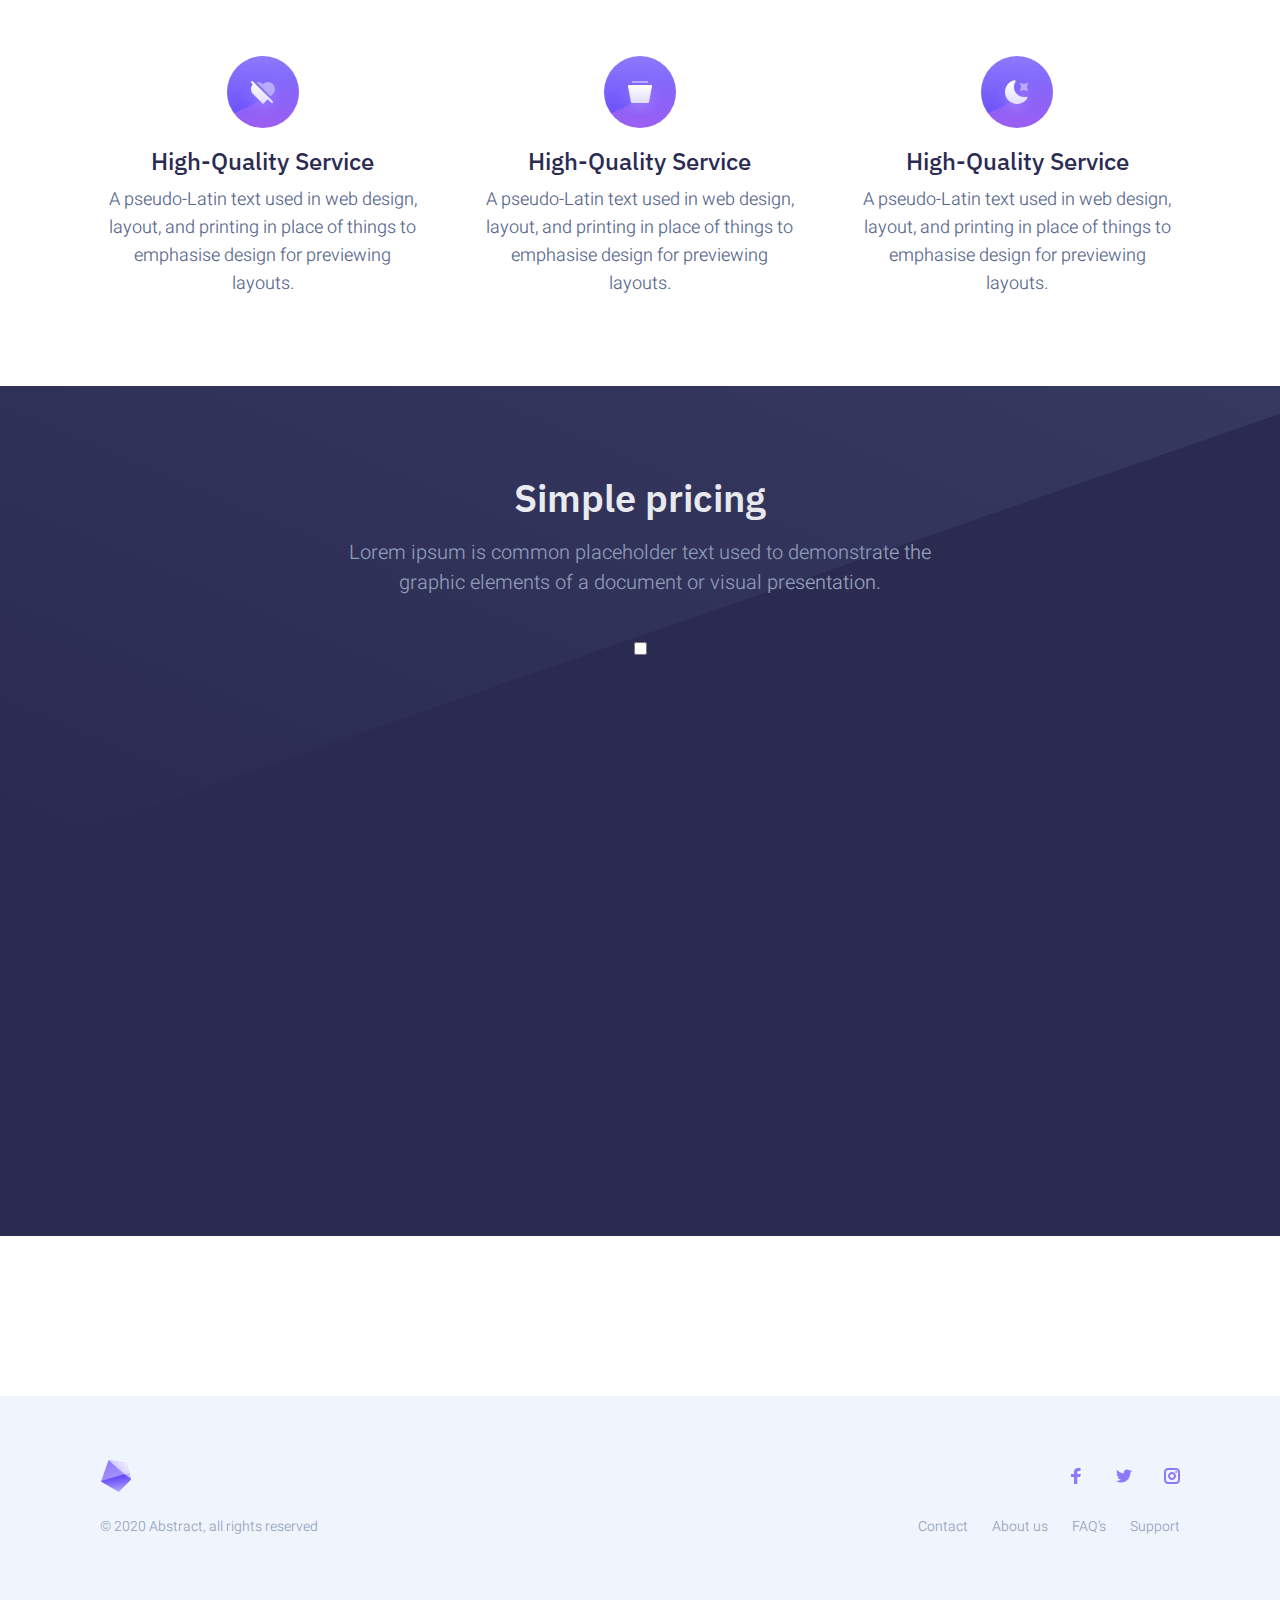
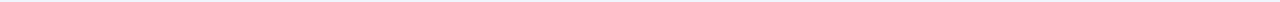
==== commit d97058e9: "fix: footer hover link"" ====
--- a/index.html
+++ b/index.html
@@ -302,7 +302,7 @@
       </section>
 
       <footer class="footer">
-        <div class="container padding-right-left">
+        <div class="container padding-right-left h-auto">
           <div class="ri">
             <div class="rs">
               <a href="index.html">
@@ -381,7 +381,6 @@
           </div>
         </div>
       </footer>
-      <input type="checkbox" />
     </main>
   </body>
 </html>
--- a/css/general.css
+++ b/css/general.css
@@ -27,6 +27,7 @@
     - Primay: 
         #2B2B52
     - Tints:
+        #f0f5fd
         #fdf2e9
         #fcf4ef
         #D9E0F0
@@ -173,21 +174,10 @@
   line-height: 2.2rem;
 }
 
-.rc {
-  order: 1;
-  margin-right: -1.2rem;
-}
+.h-auto {
+  height: auto;
+} 
 
-.st {
-  display: flex;
-  justify-content: center;
-  align-items: center;
-  list-style: none;
-}
-
-.rc a {
-  color: #95a1bc;
-  text-decoration: none;
-  padding: 0 1.2rem;
-  display: flex;
-}
+.footer {
+  font-weight: 300;
+}--- a/css/style.css
+++ b/css/style.css
@@ -415,6 +415,9 @@
 /*        FOOTER          */
 /**************************/
 
+.footer {
+  background-color: #f0f5fd;
+}
 .ri {
   color: #95a1bc;
   padding: 6.4rem 0;
@@ -458,6 +461,7 @@
 
 .rl a svg {
   fill: #8e79fc;
+  transition: .3s all;
 }
 
 .ro {
@@ -465,3 +469,33 @@
   justify-content: space-between;
   align-items: center;
 }
+
+.rc {
+  order: 1;
+  margin-right: -1.2rem;
+}
+
+.st {
+  display: flex;
+  justify-content: center;
+  align-items: center;
+  list-style: none;
+}
+
+.rc a {
+  color: #95a1bc;
+  text-decoration: none;
+  padding: 0 1.2rem;
+  display: flex;
+  transition: all .3s;
+}
+
+.rl a:hover svg,
+.rl a:active svg {
+  fill: #8f79fca5;
+}
+
+.st a:hover,
+.st a:active {
+  color: #8E79FC;
+}
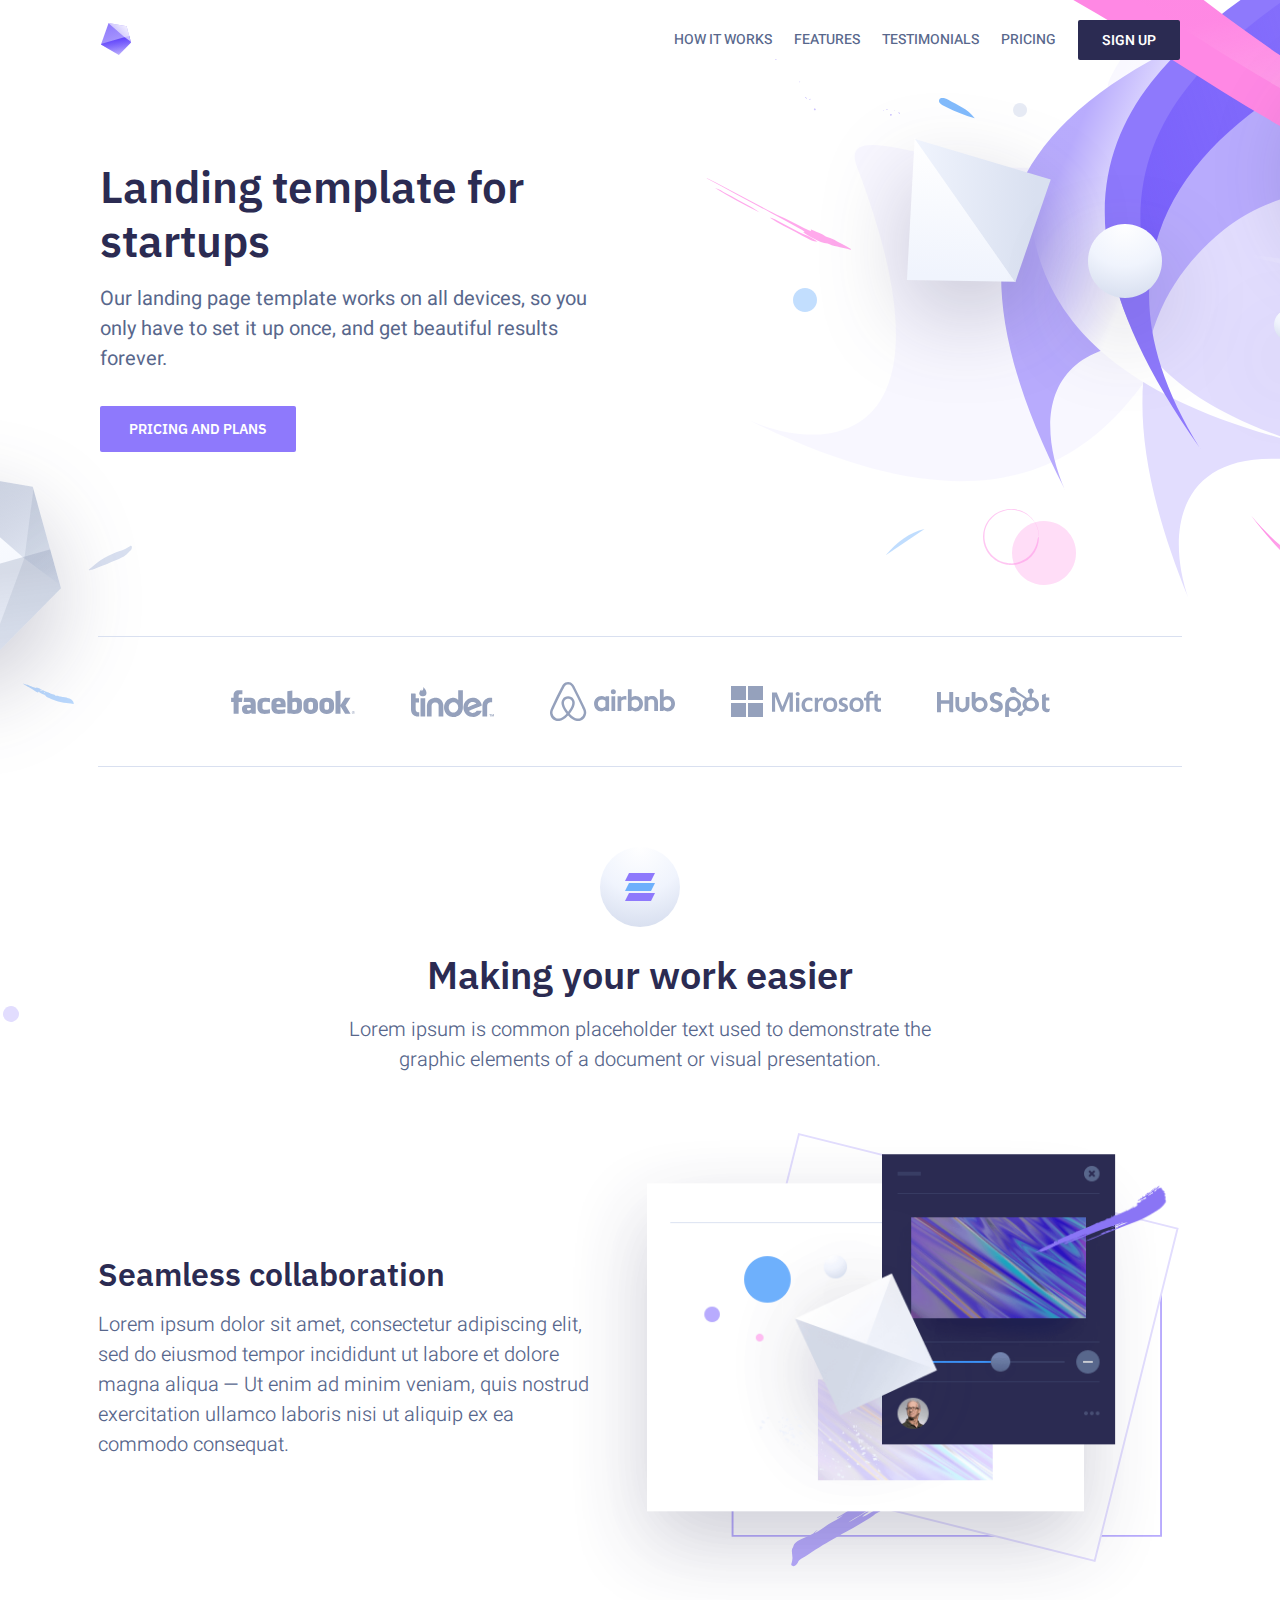
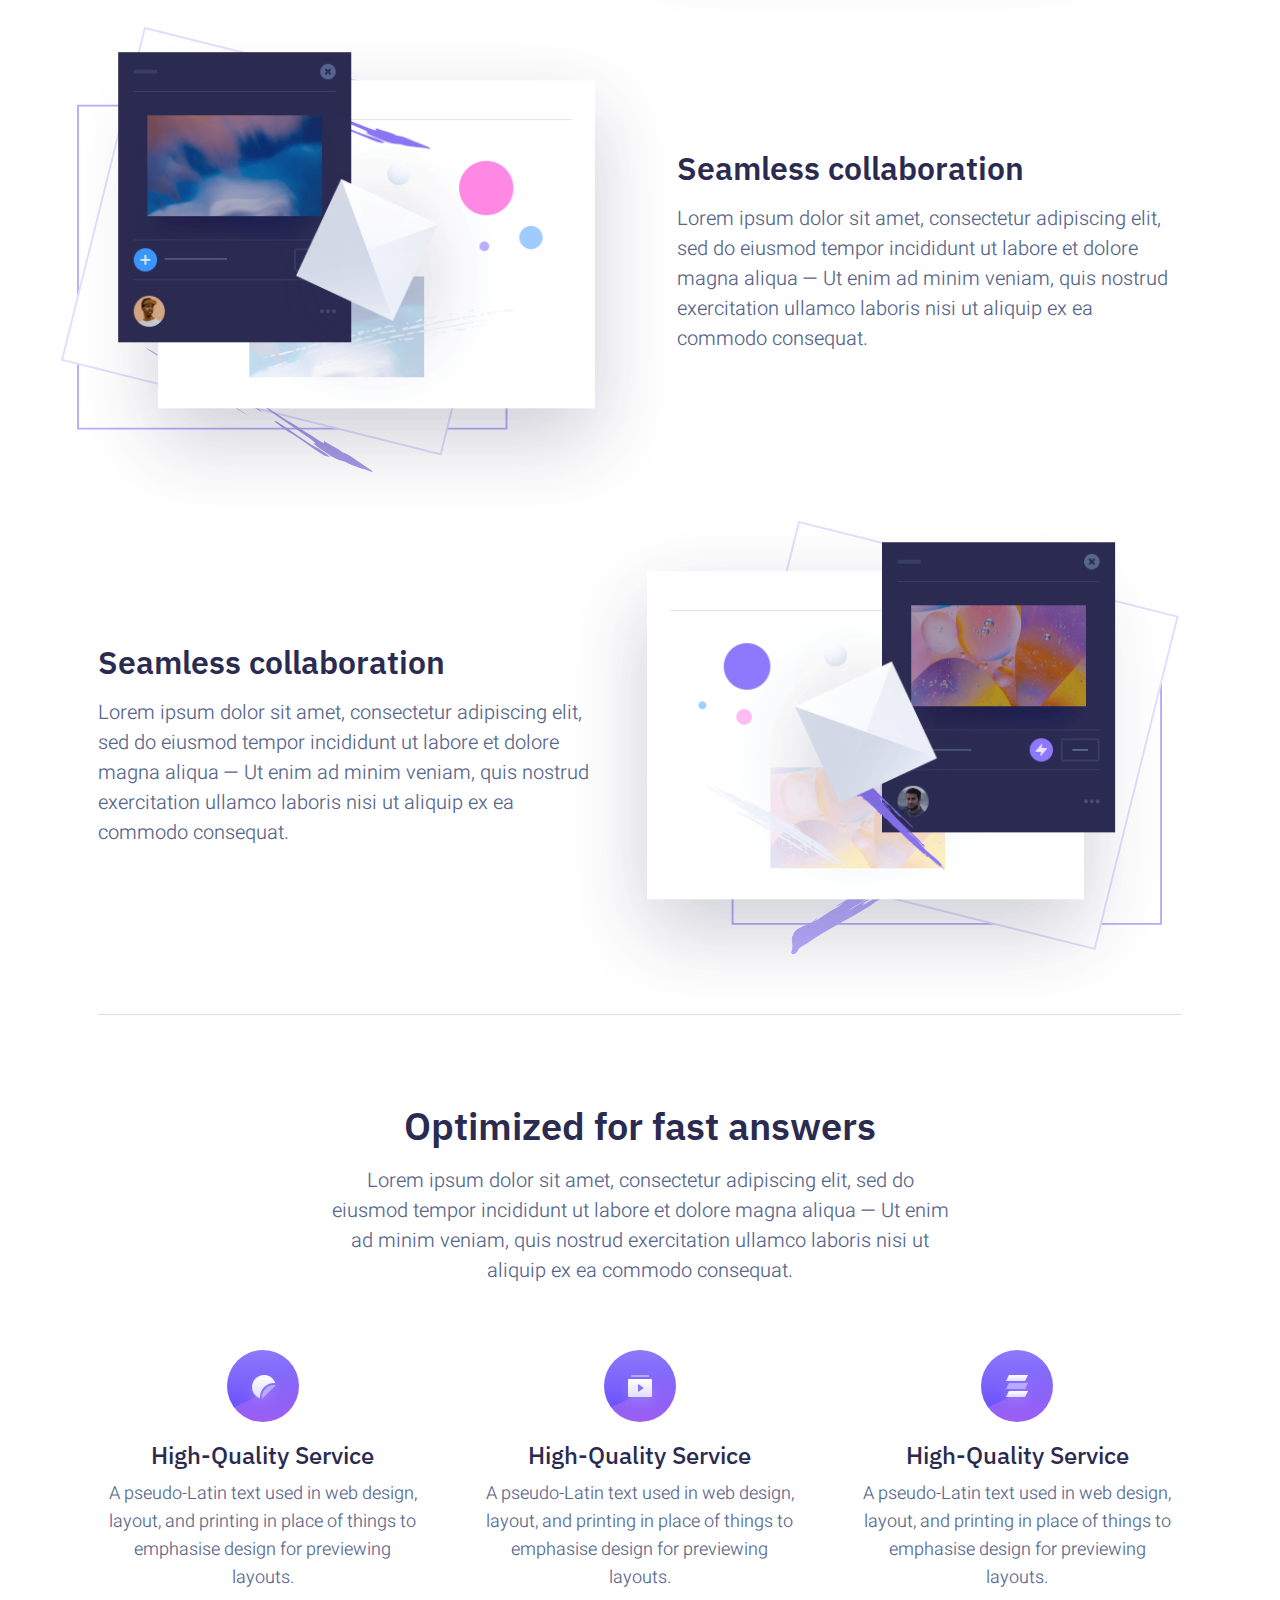
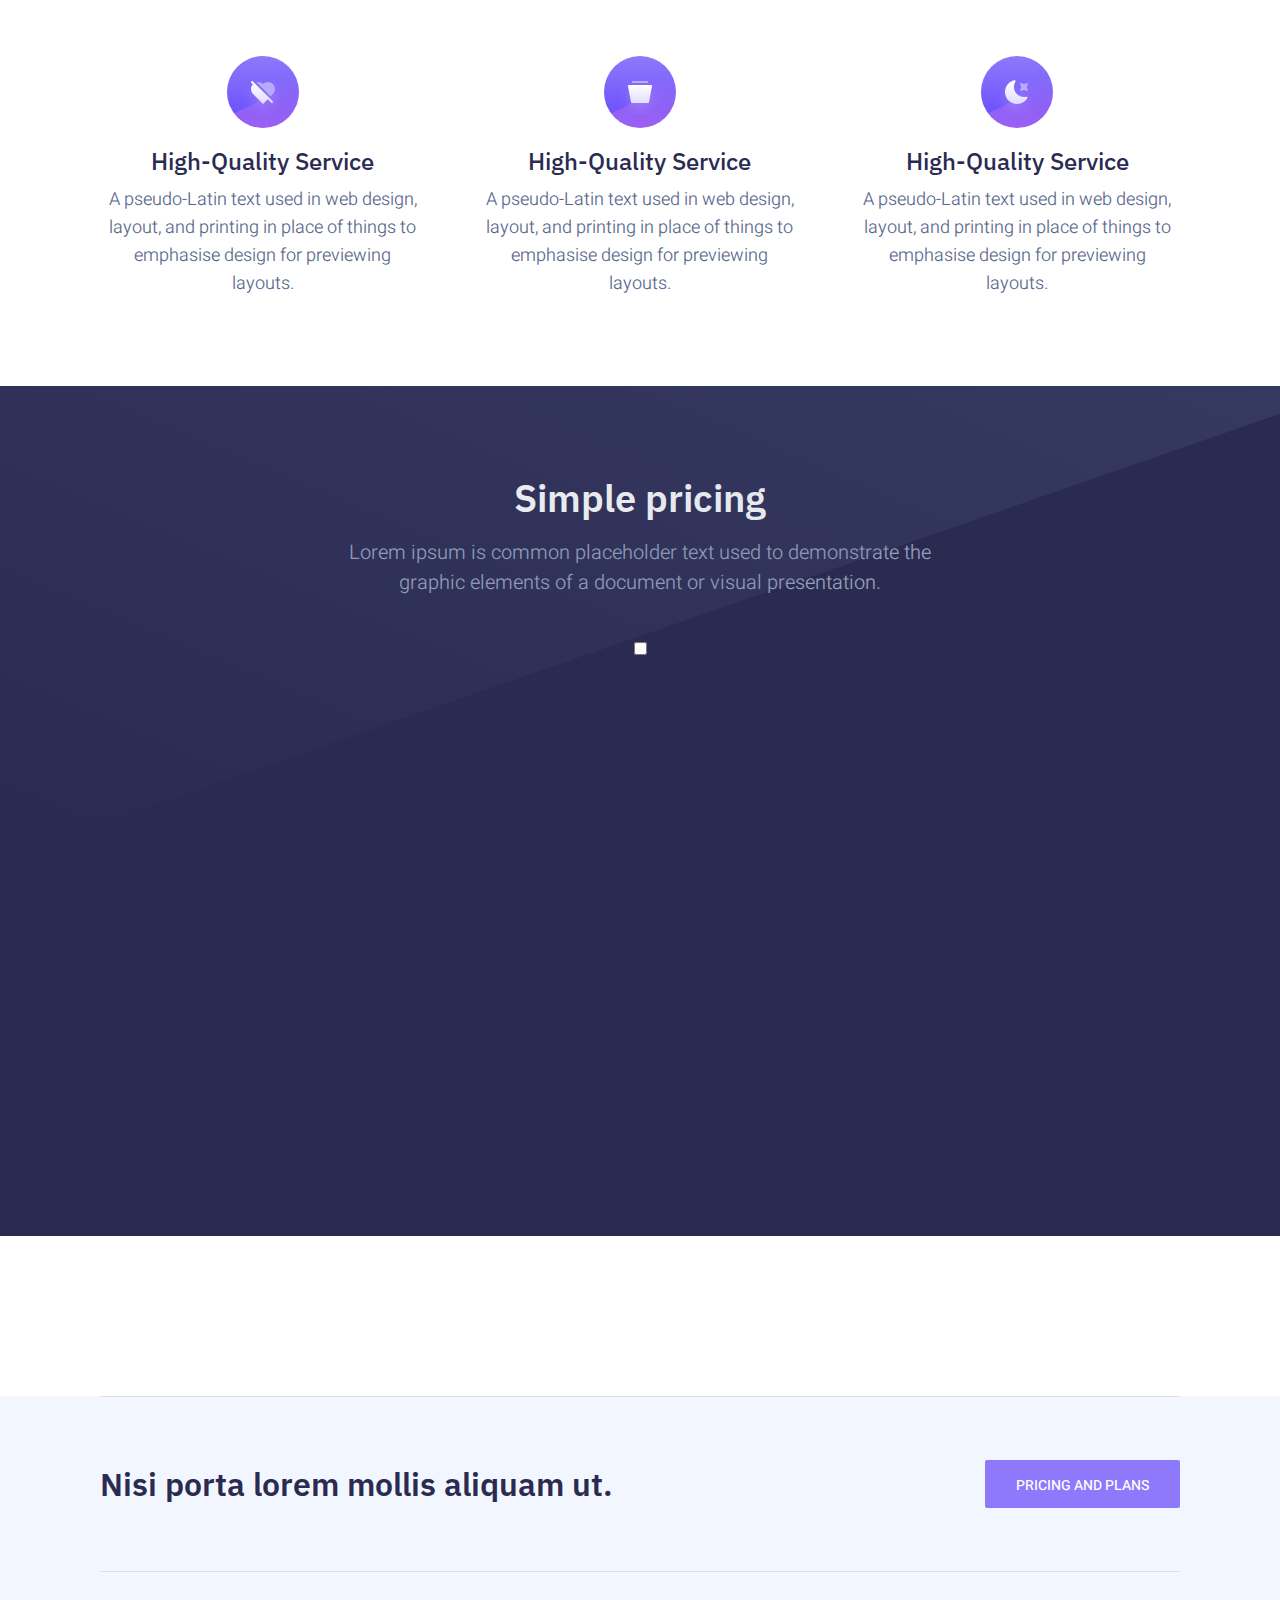
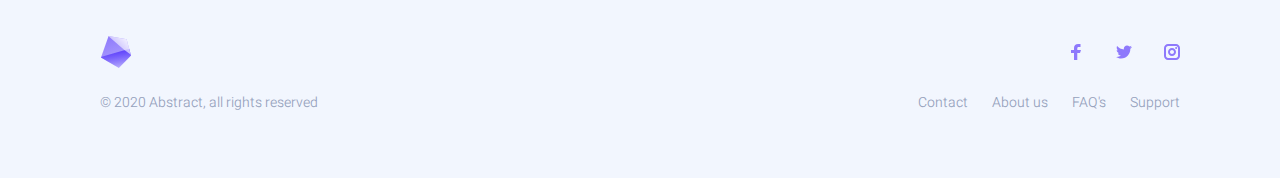
==== commit 3b1957f3: "add cta-section" ====
--- a/index.html
+++ b/index.html
@@ -300,7 +300,20 @@
           </div>
         </div>
       </section>
-
+      <section class="section-porta">
+        <div class="container padding-right-left">
+          <div class="porta">
+            <div>
+              <h3 class="heading-tertiary">
+                Nisi porta lorem mollis aliquam ut.
+              </h3>
+            </div>
+            <div class="cta-porta">
+              <a href="#">PRICING AND PLANS</a>
+            </div>
+          </div>
+        </div>
+      </section>
       <footer class="footer">
         <div class="container padding-right-left h-auto">
           <div class="ri">
--- a/css/general.css
+++ b/css/general.css
@@ -166,7 +166,7 @@
 
 .padding-right-left {
   padding: 0 2.4rem;
-  height: 10rem;
+  /* height: 10rem; */
 }
 
 .h {
@@ -176,8 +176,8 @@
 
 .h-auto {
   height: auto;
-} 
+}
 
 .footer {
   font-weight: 300;
-}+}
--- a/css/style.css
+++ b/css/style.css
@@ -412,11 +412,70 @@
 } */
 
 /**************************/
+/*        PORTA           */
+/**************************/
+.section-porta {
+  background-color: #f2f6fe;
+}
+
+.porta {
+  padding: 6.4rem 0;
+  display: flex;
+  justify-content: space-between;
+  align-items: center;
+  position: relative;
+}
+
+.porta::before,
+.porta::after {
+  content: '';
+  position: absolute;
+  /* top: 0; */
+  left: 0;
+  width: 100%;
+  height: 0.1rem;
+  display: block;
+  background: #d9e0f0;
+}
+
+.porta::before {
+  top: 0;
+}
+
+.porta::after {
+  bottom: 0;
+}
+
+.cta-porta a {
+  display: inline-flex;
+  color: #fff;
+  background-color: #8e79fc;
+  padding: 1.2rem 3rem;
+  height: 4.8rem;
+  text-decoration: none;
+  text-transform: uppercase;
+  border-width: 1px;
+  border-style: solid;
+  border-color: rgba(0, 0, 0, 0);
+  border-radius: 2px;
+  cursor: pointer;
+  justify-content: center;
+  text-align: center;
+  transition: 0.3s all;
+  font-weight: 500;
+  line-height: 2.6rem;
+  font-size: 1.4rem;
+}
+
+.cta-porta a:hover {
+  background-color: #7c6efc;
+}
+/**************************/
 /*        FOOTER          */
 /**************************/
 
 .footer {
-  background-color: #f0f5fd;
+  background-color: #f2f6fe;
 }
 .ri {
   color: #95a1bc;
@@ -461,7 +520,7 @@
 
 .rl a svg {
   fill: #8e79fc;
-  transition: .3s all;
+  transition: 0.3s all;
 }
 
 .ro {
@@ -487,7 +546,7 @@
   text-decoration: none;
   padding: 0 1.2rem;
   display: flex;
-  transition: all .3s;
+  transition: all 0.3s;
 }
 
 .rl a:hover svg,
@@ -497,5 +556,5 @@
 
 .st a:hover,
 .st a:active {
-  color: #8E79FC;
-}
+  color: #8e79fc;
+}
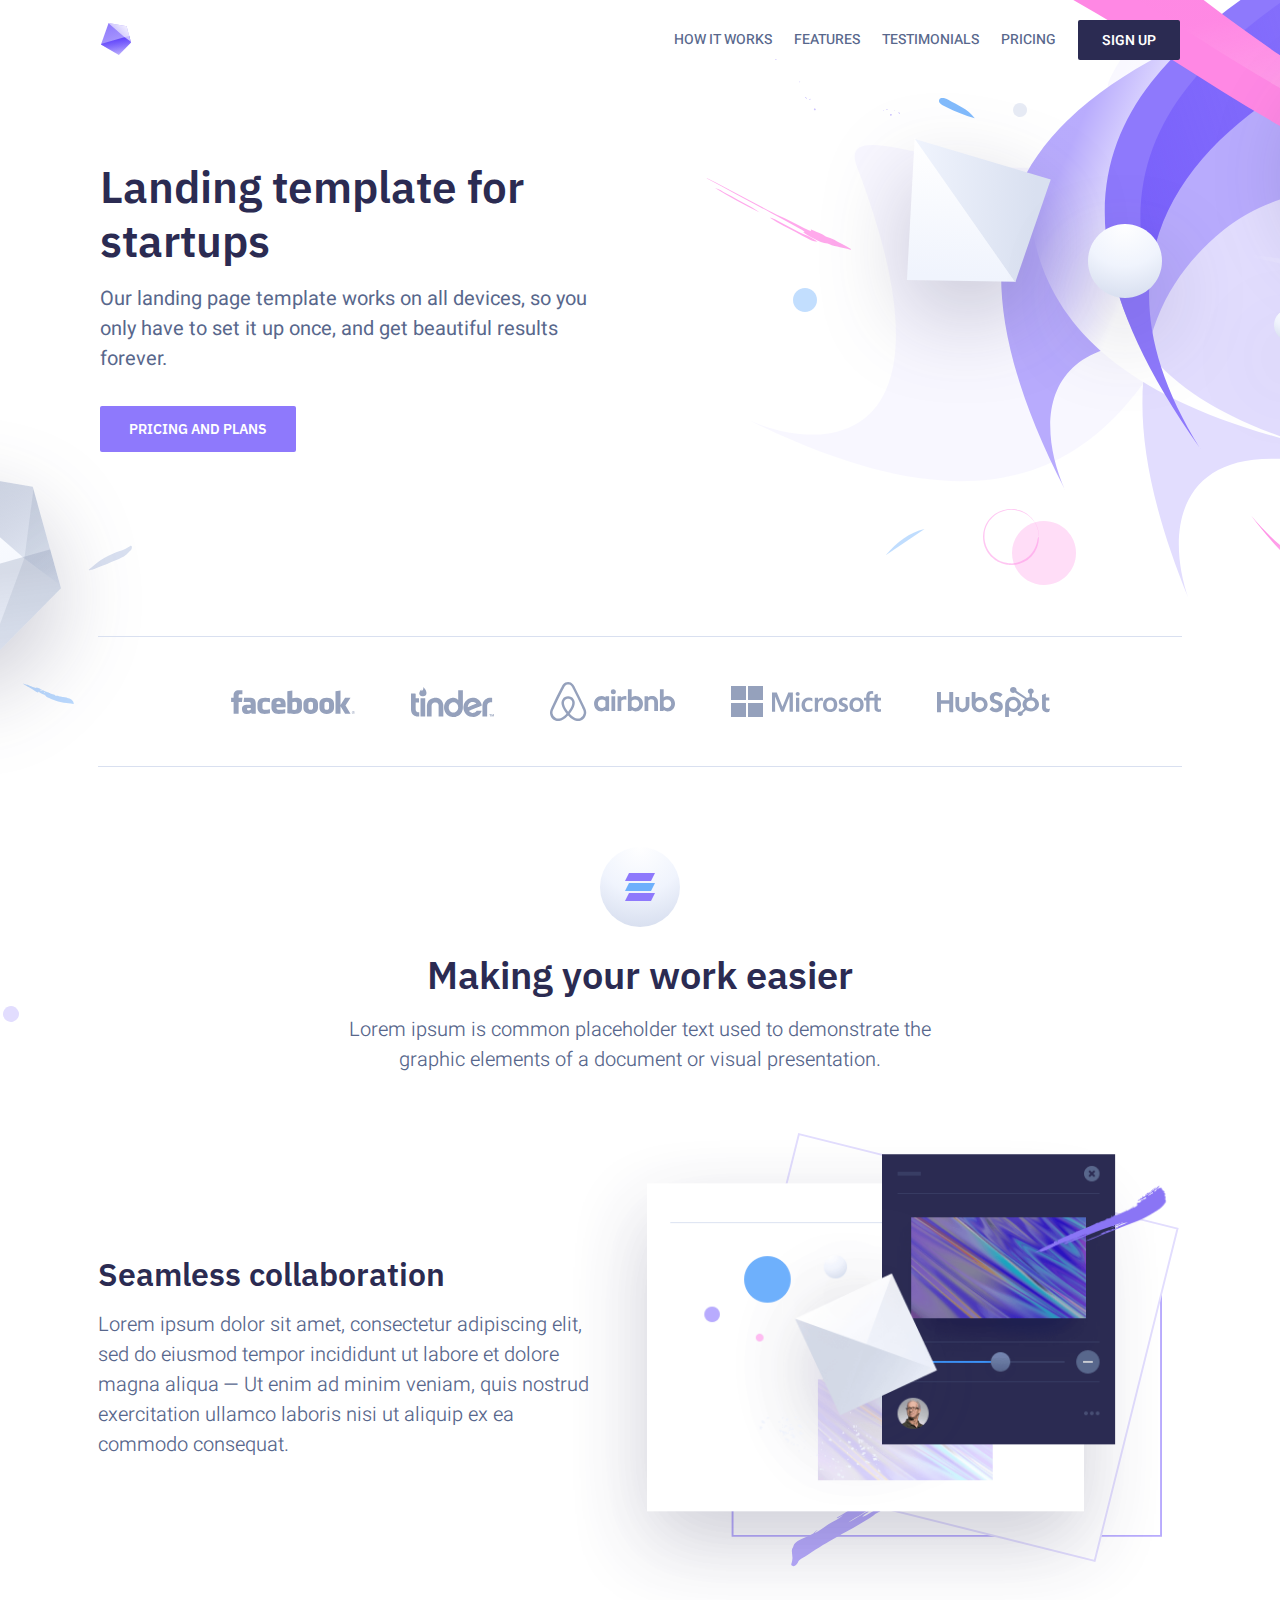
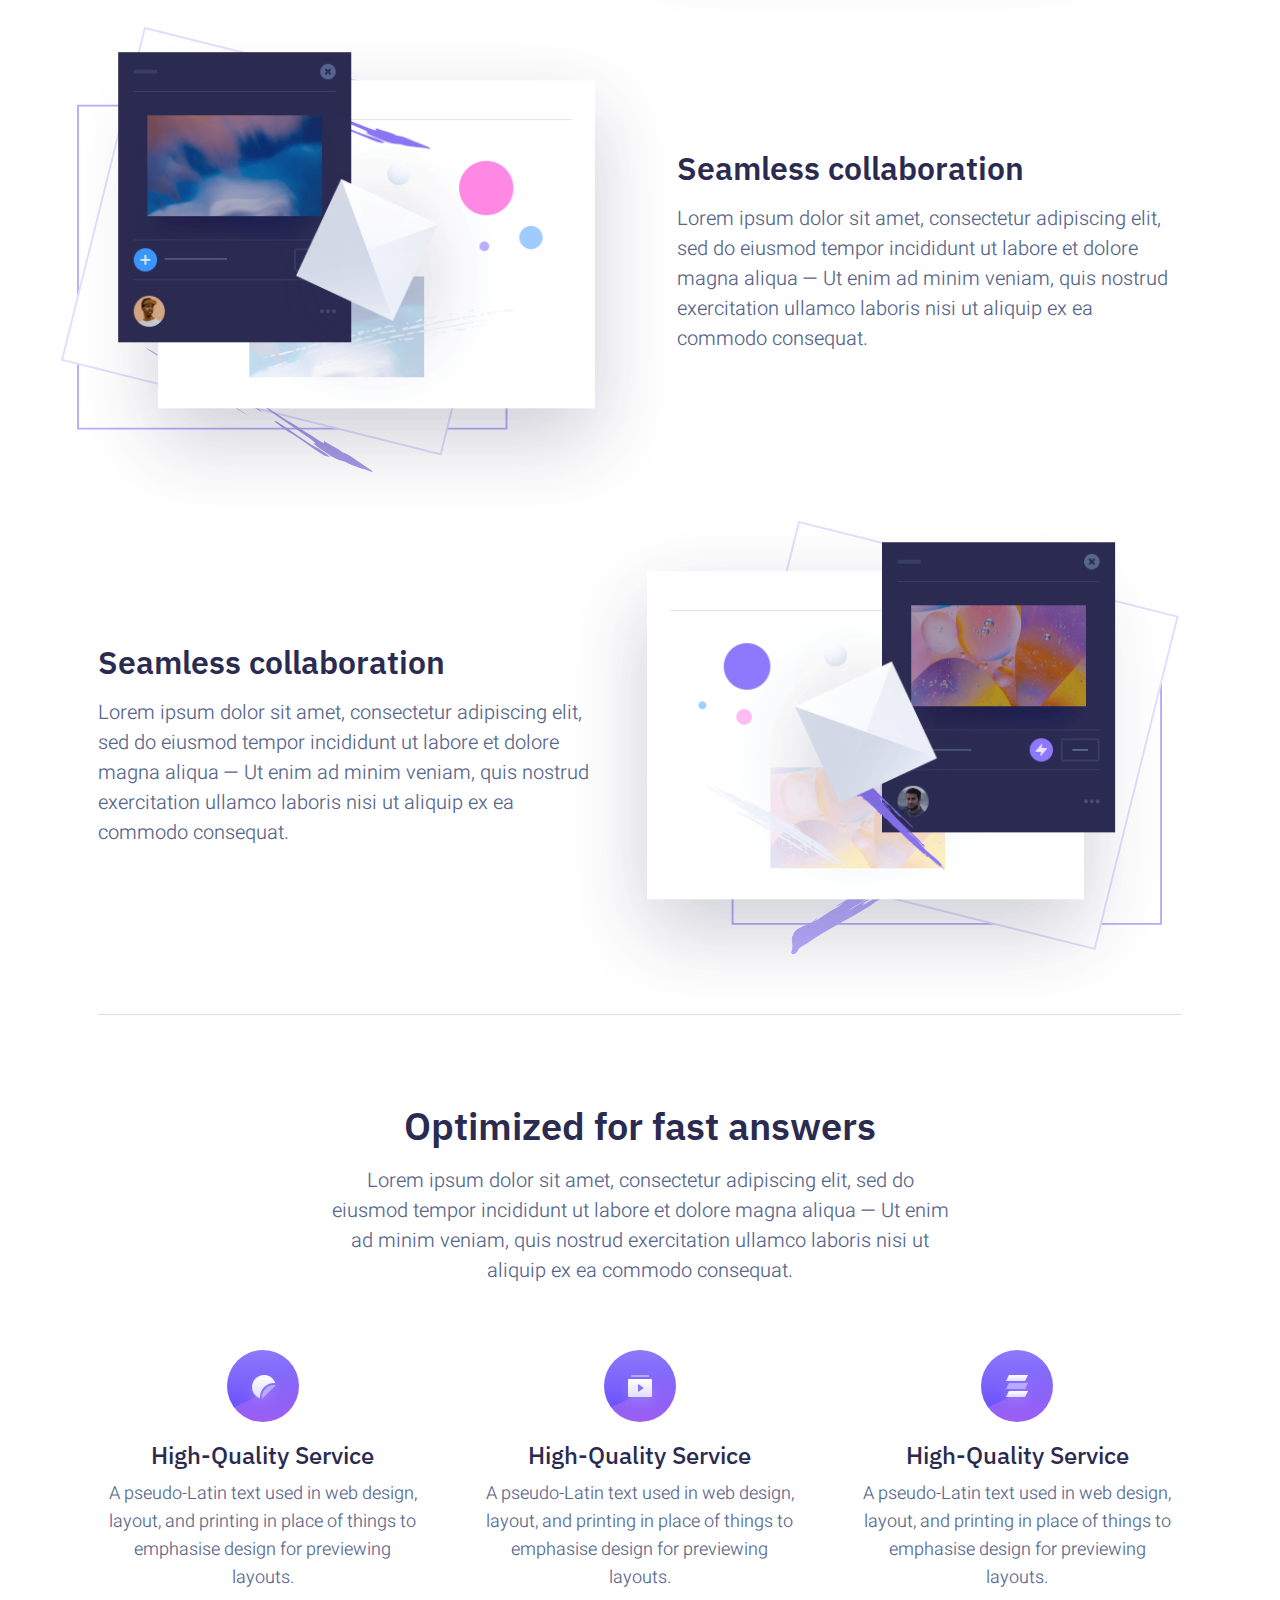
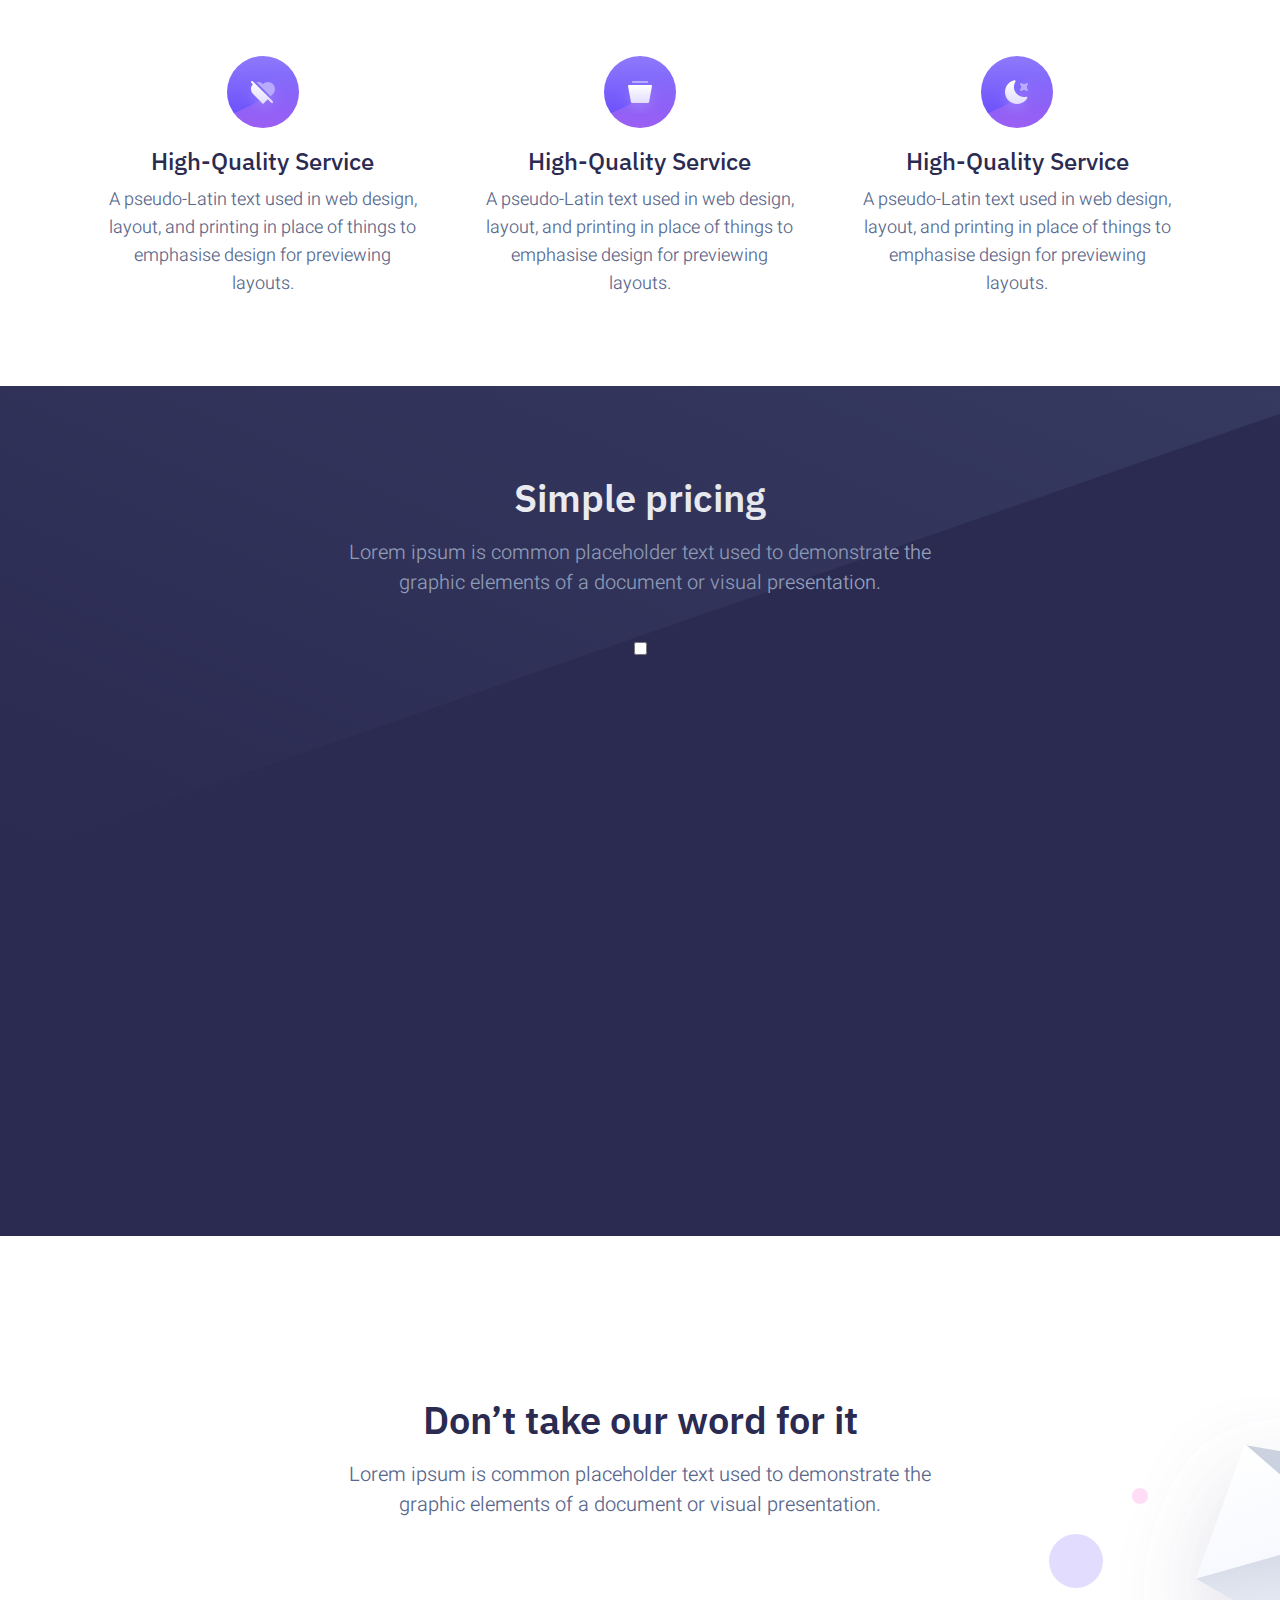
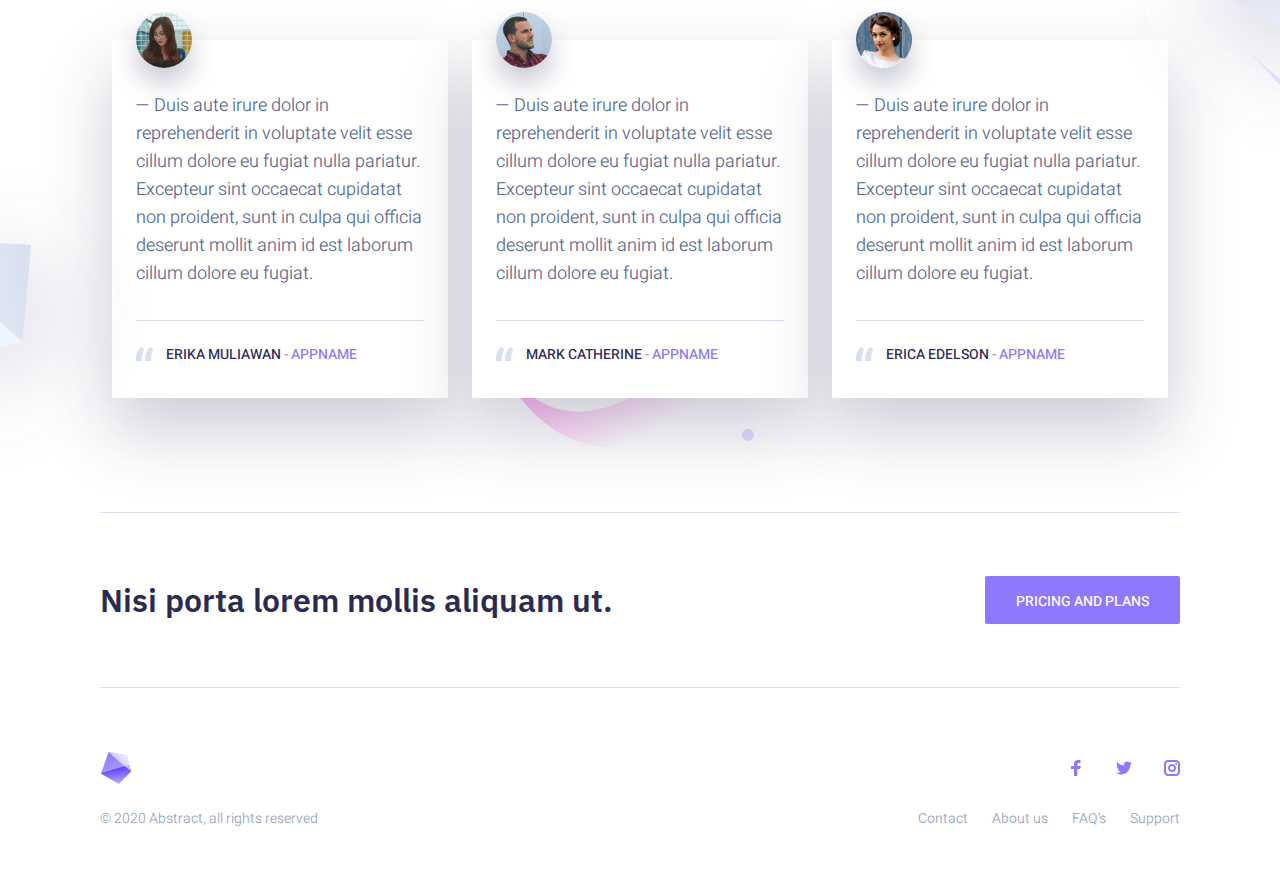
==== commit 69f7717a: "add testimonial section" ====
--- a/index.html
+++ b/index.html
@@ -300,6 +300,113 @@
           </div>
         </div>
       </section>
+      <section class="section-testimonials">
+        <div class="container padding-right-left">
+          <div class="testimonial-inner">
+            <div class="testimonial-inner-head">
+              <div class="scontainer">
+                <h2 class="h2-c">Don’t take our word for it</h2>
+                <p class="step-description">
+                  Lorem ipsum is common placeholder text used to demonstrate the
+                  graphic elements of a document or visual presentation.
+                </p>
+              </div>
+            </div>
+            <div class="testimonial-inner-body">
+              <div class="tiles-item">
+                <div class="tiles-body">
+                  <div class="testimonial-item-header">
+                    <div class="ik">
+                      <img
+                        src="img/testimonial-image-01.jpeg"
+                        alt="Testimonial image 01"
+                        width="56"
+                        height="56"
+                      />
+                    </div>
+                  </div>
+                  <div class="testimonial-item-description">
+                    <p>
+                      — Duis aute irure dolor in reprehenderit in voluptate
+                      velit esse cillum dolore eu fugiat nulla pariatur.
+                      Excepteur sint occaecat cupidatat non proident, sunt in
+                      culpa qui officia deserunt mollit anim id est laborum
+                      cillum dolore eu fugiat.
+                    </p>
+                  </div>
+                  <div class="testimonial-item-footer h">
+                    <span class="cr tif-f">ERIKA MULIAWAN</span>
+                    <span class="sc">- </span>
+                    <span>
+                      <a href="#">AppName</a>
+                    </span>
+                  </div>
+                </div>
+              </div>
+              <div class="tiles-item">
+                <div class="tiles-body">
+                  <div class="testimonial-item-header">
+                    <div class="ik">
+                      <img
+                        src="img/testimonial-image-02.jpeg"
+                        alt="Testimonial image 01"
+                        width="56"
+                        height="56"
+                      />
+                    </div>
+                  </div>
+                  <div class="testimonial-item-description">
+                    <p>
+                      — Duis aute irure dolor in reprehenderit in voluptate
+                      velit esse cillum dolore eu fugiat nulla pariatur.
+                      Excepteur sint occaecat cupidatat non proident, sunt in
+                      culpa qui officia deserunt mollit anim id est laborum
+                      cillum dolore eu fugiat.
+                    </p>
+                  </div>
+                  <div class="testimonial-item-footer h">
+                    <span class="cr tif-f">MARK CATHERINE</span>
+                    <span class="sc">- </span>
+                    <span>
+                      <a href="#">AppName</a>
+                    </span>
+                  </div>
+                </div>
+              </div>
+              <div class="tiles-item">
+                <div class="tiles-body">
+                  <div class="testimonial-item-header">
+                    <div class="ik">
+                      <img
+                        src="img/testimonial-image-03.jpeg"
+                        alt="Testimonial image 01"
+                        width="56"
+                        height="56"
+                      />
+                    </div>
+                  </div>
+                  <div class="testimonial-item-description">
+                    <p>
+                      — Duis aute irure dolor in reprehenderit in voluptate
+                      velit esse cillum dolore eu fugiat nulla pariatur.
+                      Excepteur sint occaecat cupidatat non proident, sunt in
+                      culpa qui officia deserunt mollit anim id est laborum
+                      cillum dolore eu fugiat.
+                    </p>
+                  </div>
+                  <div class="testimonial-item-footer h">
+                    <span class="cr tif-f">ERICA EDELSON</span>
+                    <span class="sc">- </span>
+                    <span>
+                      <a href="#">AppName</a>
+                    </span>
+                  </div>
+                </div>
+              </div>
+            </div>
+          </div>
+        </div>
+      </section>
       <section class="section-porta">
         <div class="container padding-right-left">
           <div class="porta">
--- a/css/general.css
+++ b/css/general.css
@@ -181,3 +181,26 @@
 .footer {
   font-weight: 300;
 }
+
+.scontainer {
+  max-width: 62rem;
+  width: 100%;
+  margin: 0 auto;
+}
+
+.h2-c {
+  margin-bottom: 1.6rem;
+  font-size: 3.8rem;
+  line-height: 4.8rem;
+  font-family: 'IBM Plex Sans', sans-serif;
+  font-weight: 600;
+  color: #2b2b52;
+}
+
+.cr {
+  color: #2b2b52;
+}
+
+.sc {
+  color: #95a1bc;
+}
--- a/css/style.css
+++ b/css/style.css
@@ -412,11 +412,138 @@
 } */
 
 /**************************/
+/*     TESTIMONIALS       */
+/**************************/
+
+.section-testimonials {
+  position: relative;
+}
+.section-testimonials::after {
+  content: '';
+  position: absolute;
+  width: 100%;
+  max-width: 100%;
+  height: 68rem;
+  background-image: url('../img/illustration-section-05.svg');
+  background-repeat: no-repeat;
+  background-size: auto;
+  background-position: center top;
+  transform: translate(-50%);
+  top: 0;
+  left: 50%;
+}
+
+.testimonial-inner {
+  padding-bottom: 10.2rem;
+}
+.testimonial-inner-head {
+  text-align: center;
+  padding-bottom: 8rem;
+}
+
+.testimonial-inner-body {
+  display: flex;
+  justify-content: center;
+}
+
+.testimonial-inner-body::after {
+  content: '';
+  position: absolute;
+  width: 100%;
+  max-width: 100%;
+  height: 13.6rem;
+  background-image: url('../img/illustration-section-08.svg');
+  background-size: auto;
+  left: 50%;
+  bottom: 6.4rem;
+  background-position: center bottom;
+  transform: translate(-50%);
+  z-index: -1;
+}
+.tiles-item {
+  position: relative;
+  max-width: 34.4rem;
+  flex-basis: 34.4rem;
+  padding: 4rem 1.2rem 1.2rem 1.2rem;
+  box-sizing: content-box;
+}
+
+.tiles-body {
+  padding-top: 5.2rem;
+  background: #fff;
+  padding-bottom: 2.4rem;
+  box-shadow: 0 32px 64px rgb(43 43 82 / 24%);
+  display: flex;
+  flex-wrap: wrap;
+  flex-direction: column;
+  height: 100%;
+  padding: 5.2rem 2.4rem 3.2rem 2.4rem;
+}
+
+.ik {
+  position: absolute;
+  top: 1.2rem;
+}
+
+.ik img {
+  width: 5.6rem;
+  height: 5.6rem;
+  border-radius: 50%;
+  box-shadow: 0 16px 24px rgb(43 43 82 / 24%);
+}
+
+.testimonial-item-description {
+  font-size: 1.8rem;
+  line-height: 2.8rem;
+  color: #58678c;
+  font-weight: 300;
+}
+
+.testimonial-item-footer {
+  padding-top: 2.4rem;
+  margin-top: 3.2rem;
+  text-transform: uppercase;
+  font-weight: 500;
+  position: relative;
+}
+
+.testimonial-item-footer::before {
+  content: '';
+  position: absolute;
+  top: 0;
+  left: 0;
+  width: 100%;
+  display: block;
+  height: 1px;
+  background: #d9e0f0;
+}
+
+.tif-f {
+  position: relative;
+  padding-left: 3rem;
+}
+
+.tif-f::after {
+  content: '';
+  position: absolute;
+  left: 0;
+  width: 1.8rem;
+  height: 1.4rem;
+  background-repeat: no-repeat;
+  background-image: url('../img/download\ \(1\).svg');
+  top: calc(50% - 8px);
+}
+
+.testimonial-item-footer a {
+  text-decoration: none;
+  color: #8e79fc;
+}
+/**************************/
 /*        PORTA           */
 /**************************/
-.section-porta {
+/* .section-porta {
   background-color: #f2f6fe;
-}
+} */
 
 .porta {
   padding: 6.4rem 0;
@@ -474,9 +601,9 @@
 /*        FOOTER          */
 /**************************/
 
-.footer {
+/* .footer {
   background-color: #f2f6fe;
-}
+} */
 .ri {
   color: #95a1bc;
   padding: 6.4rem 0;
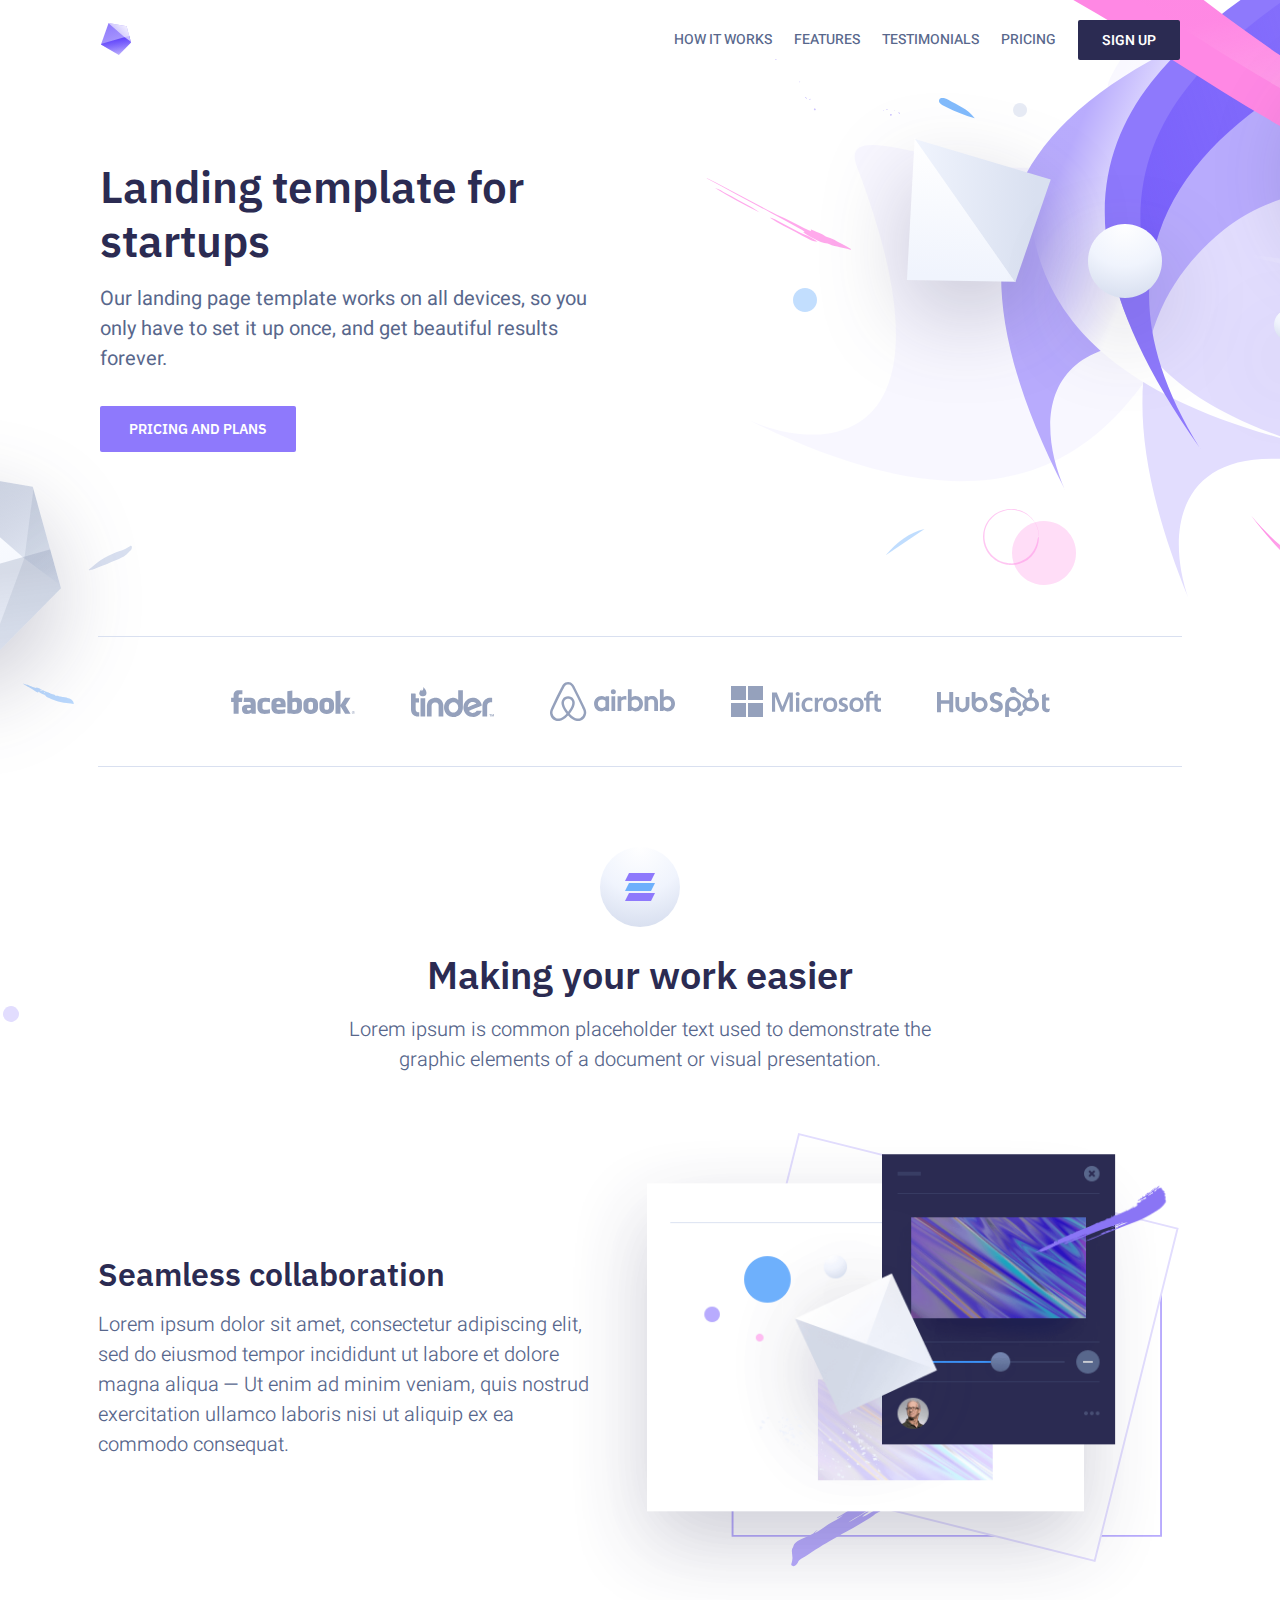
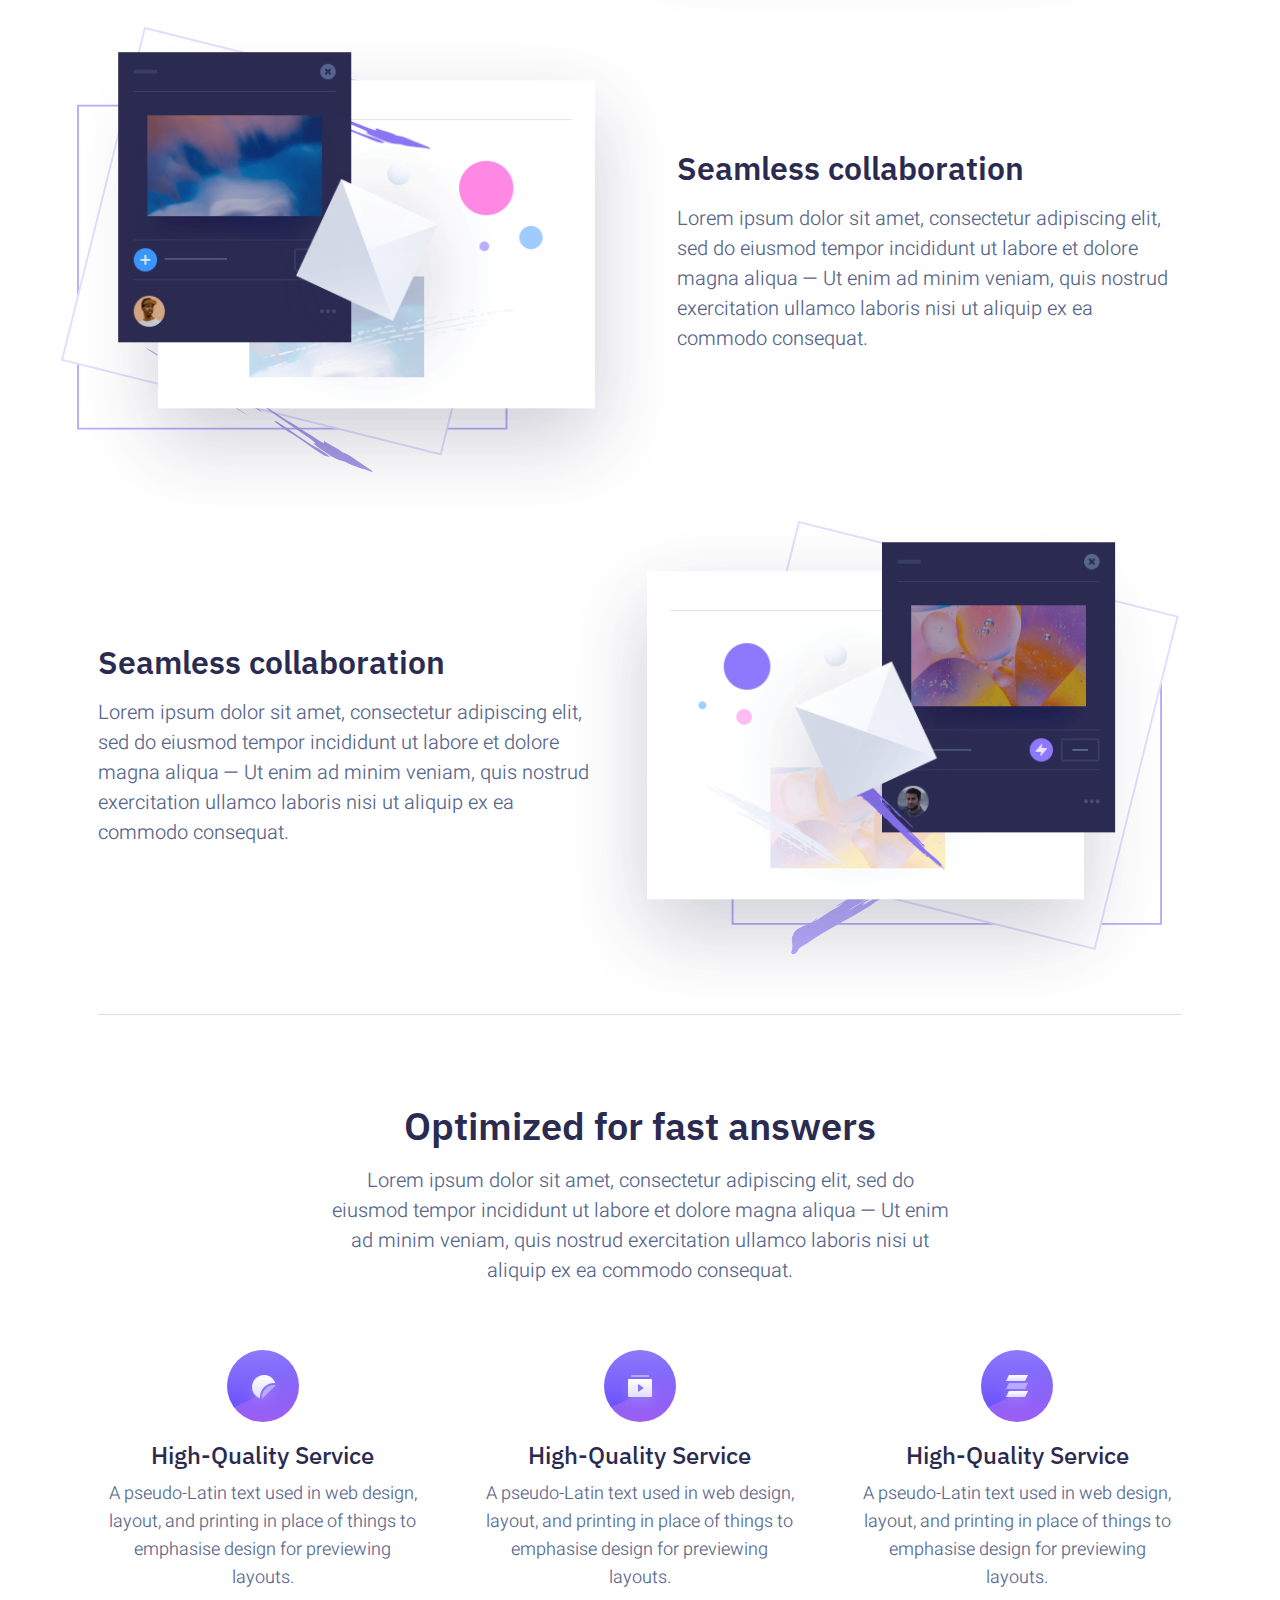
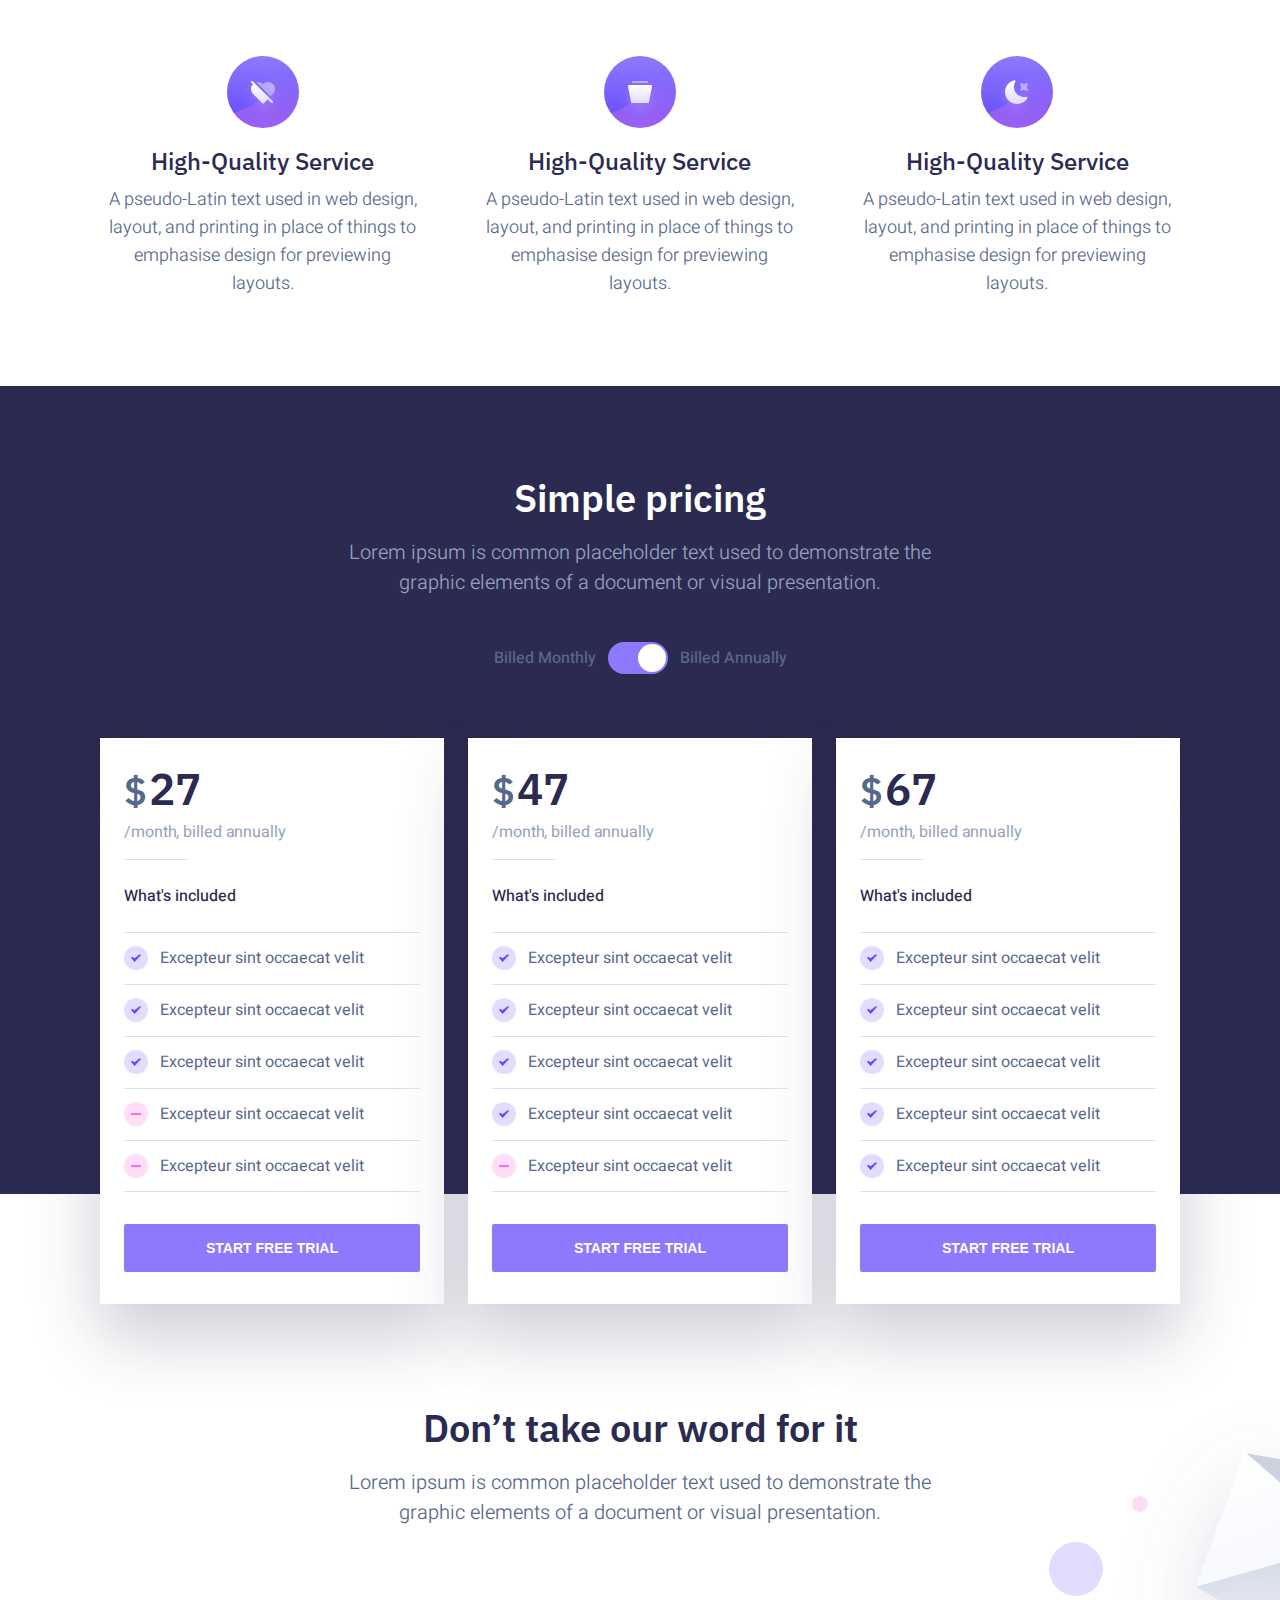
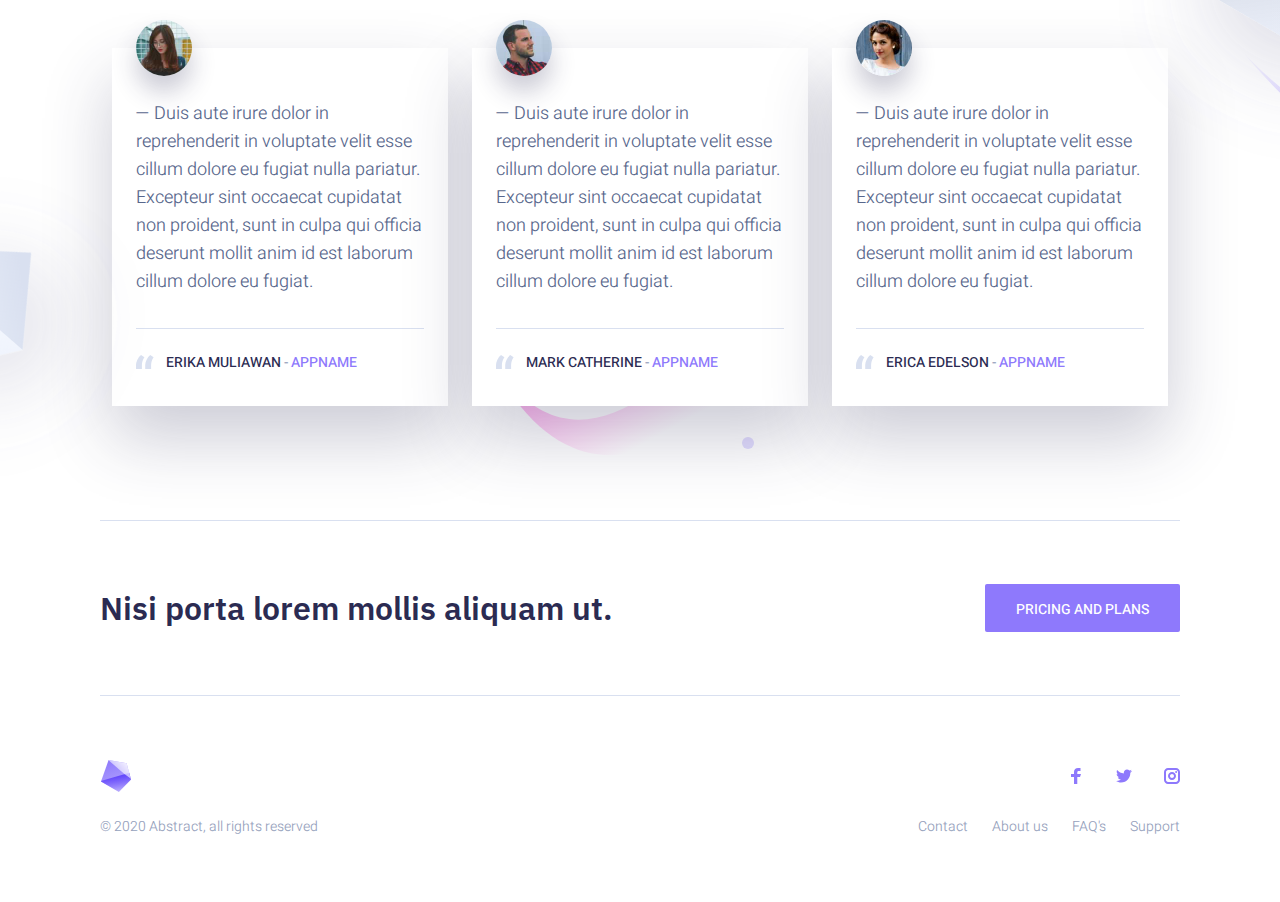
==== commit 5ed34f86: "add pricing section" ====
--- a/index.html
+++ b/index.html
@@ -282,21 +282,117 @@
         <div class="pricing-box">
           <div class="pricing-inner">
             <div class="pricing-header">
-              <h2 class="pricing-head">Simple pricing</h2>
-              <p class="pricing-description">
-                Lorem ipsum is common placeholder text used to demonstrate the
-                graphic elements of a document or visual presentation.
-              </p>
+              <div class="scontainer">
+                <h2 class="pricing-head">Simple pricing</h2>
+                <p class="pricing-description">
+                  Lorem ipsum is common placeholder text used to demonstrate the
+                  graphic elements of a document or visual presentation.
+                </p>
+              </div>
             </div>
             <div class="pricing-button">
               <label>
-                <!-- <span>Billed Monthly</span> -->
-                <input type="checkbox" />
-                <!-- <span class="tu"></span> -->
-                <!-- <span>Billed Annually</span> -->
+                <input type="checkbox" checked />
+                <span class="tu"></span>
+                <span>Billed Monthly</span>
+                <span>Billed Annually</span>
               </label>
             </div>
-            <div class="pricing-card"></div>
+            <div class="pricing-card">
+              <div class="card">
+                <div class="card-content">
+                  <div class="card-content-header">
+                    <div class="card-price">
+                      <div class="card-price-item">
+                        <span class="card-price-item-currency">$</span>
+                        <span class="card-price-item-number">27</span>
+                      </div>
+                      <div class="card-price-time">
+                        /month, billed
+                        <span class="pricing-item-price-after">annually</span>
+                      </div>
+                    </div>
+                    <div class="card-plan">
+                      <div class="card-plan-head">What's included</div>
+                      <ul class="plan-features">
+                        <li class="ix">Excepteur sint occaecat velit</li>
+                        <li class="ix">Excepteur sint occaecat velit</li>
+                        <li class="ix">Excepteur sint occaecat velit</li>
+                        <li>Excepteur sint occaecat velit</li>
+                        <li>Excepteur sint occaecat velit</li>
+                      </ul>
+                    </div>
+                  </div>
+
+                  <!-- **************************** -->
+                  <div class="card-content-button">
+                    <a href="#">Start free trial</a>
+                  </div>
+                </div>
+              </div>
+              <div class="card">
+                <div class="card-content">
+                  <div class="card-content-header">
+                    <div class="card-price">
+                      <div class="card-price-item">
+                        <span class="card-price-item-currency">$</span>
+                        <span class="card-price-item-number">47</span>
+                      </div>
+                      <div class="card-price-time">
+                        /month, billed
+                        <span class="pricing-item-price-after">annually</span>
+                      </div>
+                    </div>
+                    <div class="card-plan">
+                      <div class="card-plan-head">What's included</div>
+                      <ul class="plan-features">
+                        <li class="ix">Excepteur sint occaecat velit</li>
+                        <li class="ix">Excepteur sint occaecat velit</li>
+                        <li class="ix">Excepteur sint occaecat velit</li>
+                        <li class="ix">Excepteur sint occaecat velit</li>
+                        <li>Excepteur sint occaecat velit</li>
+                      </ul>
+                    </div>
+                  </div>
+
+                  <!-- **************************** -->
+                  <div class="card-content-button">
+                    <a href="#">Start free trial</a>
+                  </div>
+                </div>
+              </div>
+              <div class="card">
+                <div class="card-content">
+                  <div class="card-content-header">
+                    <div class="card-price">
+                      <div class="card-price-item">
+                        <span class="card-price-item-currency">$</span>
+                        <span class="card-price-item-number">67</span>
+                      </div>
+                      <div class="card-price-time">
+                        /month, billed
+                        <span class="pricing-item-price-after">annually</span>
+                      </div>
+                    </div>
+                    <div class="card-plan">
+                      <div class="card-plan-head">What's included</div>
+                      <ul class="plan-features">
+                        <li class="ix">Excepteur sint occaecat velit</li>
+                        <li class="ix">Excepteur sint occaecat velit</li>
+                        <li class="ix">Excepteur sint occaecat velit</li>
+                        <li class="ix">Excepteur sint occaecat velit</li>
+                        <li class="ix">Excepteur sint occaecat velit</li>
+                      </ul>
+                    </div>
+                  </div>
+
+                  <!-- **************************** -->
+                  <div class="card-content-button">
+                    <a href="#">Start free trial</a>
+                  </div>
+                </div>
+              </div>
+            </div>
           </div>
         </div>
       </section>
--- a/css/style.css
+++ b/css/style.css
@@ -301,18 +301,19 @@
 
 .section-pricing {
   position: relative;
-  height: 101rem;
+  /* height: 101rem; */
   /* height: auto; */
   background-color: transparent;
+  display: block;
 }
 
 .section-pricing::before {
   content: '';
   position: absolute;
   top: 0;
-  left: 0;
-  width: 100%;
-  height: calc(100% - 160px);
+  left: 0%;
+  width: 100%;
+  height: calc(100% - 210px);
   background: #2b2b52;
   z-index: -3;
 }
@@ -322,14 +323,14 @@
   position: absolute;
   width: 100%;
   max-width: 100%;
-  height: 1000px;
+  /* height: 1000px; */
   background-image: url('../img/illustration-section-07.svg');
   background-repeat: no-repeat;
   background-size: auto;
   top: 0;
-  left: 0;
+  left: 50%;
   background-position: center top;
-  transform: rotate(-50%);
+  transform: translate(-50%);
 }
 
 .pricing-box {
@@ -337,17 +338,19 @@
   padding: 0 2.4rem;
   height: auto;
   max-width: 112.8rem;
+  width: 100%;
 }
 
 .pricing-inner {
   padding: 8.8rem 0;
+  position: relative;
 }
 
 .pricing-header {
   text-align: center;
   padding-bottom: 8rem;
   color: #95a1bc;
-  max-width: 62rem;
+  /* max-width: 62rem; */
   margin: auto;
 }
 
@@ -376,41 +379,239 @@
   font-size: 1.6rem;
 }
 
-label {
+.pricing-button label {
   align-items: center;
   display: inline-flex;
   user-select: none;
-}
-
-/* label input {
-  opacity: 0;
-  width: 0;
-  height: 0;
-} */
-
-/* .tu {
-  display: block;
+  font-size: 1.6rem;
+  line-height: 2.2rem;
+  cursor: pointer;
+  color: #58678c;
+  font-weight: 500;
+}
+
+.pricing-button label input {
+  z-index: 9999;
+  clip: rect(0, 0, 0, 0);
+  height: 1px;
+  margin: -1px;
+  width: 1px;
+  overflow: hidden;
+  position: absolute;
+}
+
+.pricing-button label span:not(.tu) {
+  order: -1;
+  margin-right: 1.2rem;
+  z-index: 1;
+}
+
+.pricing-button label span:not(.tu):last-child {
+  order: initial;
+  margin-left: 1.2rem;
+  margin-right: 0;
+  z-index: 1;
+}
+
+.pricing-button label input:checked + .tu {
+  background: #8e79fc;
+}
+
+.pricing-button label input:checked + .tu::before {
+  left: 3rem;
+}
+.pricing-button .tu {
+  display: block;
+  position: relative;
   min-width: 6rem;
-  width: 6rem;
   width: 6rem;
   height: 3.2rem;
   border-radius: 1.6rem;
-  background-color: #95a1bc;
-  /* position: absolute; */
-/* cursor: pointer; */
-/* top: 0;
+  background: #95a1bc;
+}
+
+.pricing-button .tu::before {
+  content: '';
+  display: block;
+  position: absolute;
+  top: 2px;
+  left: 2px;
+  width: 28px;
+  height: 28px;
+  border-radius: 1.4rem;
+  background: #fff;
+  transition: all 0.15s ease-out;
+}
+
+.pricing-card {
+  display: flex;
+  flex-wrap: wrap;
+  justify-content: center;
+  margin: -1.2rem -1.2rem 0 -1.2rem;
+}
+
+.card {
+  flex-basis: 34.4rem;
+  max-width: 34.4rem;
+  padding: 1.2rem;
+  box-sizing: content-box;
+}
+
+.card-content {
+  display: flex;
+  flex-wrap: wrap;
+  flex-direction: column;
+  height: 100%;
+  background: #fff;
+  padding: 2.4rem;
+  box-shadow: 0 32px 64px rgb(43 43 82 / 24%);
+}
+
+.card-content-header {
+  flex-grow: 1;
+  width: 100%;
+  box-sizing: border-box;
+}
+
+.card-price {
+  padding-bottom: 1.6rem;
+  margin-bottom: 2.4rem;
+  position: relative;
+}
+
+.card-price::after {
+  max-width: 6.4rem;
+  content: '';
+  position: absolute;
+  bottom: 0;
   left: 0;
-  right: 0;
-  bottom: 0; */
-
-/* -webkit-transition: 0.4s; */
-/* transition: 0.4s; */
-/* } */
-
-/* label input:checked + .tu {
+  width: 100%;
+  display: block;
+  height: 1px;
+  background: #d9e0f0;
+}
+.card-price-item {
+  margin-bottom: 0.4rem;
+}
+.card-price-item-currency {
+  color: #58678c;
+  font-size: 3.8rem;
+  line-height: 4.8rem;
+  font-family: 'IBM Plex Sans', sans-serif;
+  font-weight: 600;
+}
+
+.card-price-item-number {
+  color: #2b2b52;
+  font-size: 4.4rem;
+  line-height: 5.4rem;
+  margin-top: 4.8rem;
+  margin-bottom: 3.2rem;
+  font-family: 'IBM Plex Sans', sans-serif;
+  font-weight: 600;
+}
+
+.card-price-time {
+  color: #95a1bc;
+  font-size: 1.6rem;
+  line-height: 2.4rem;
+  letter-spacing: -0.1px;
+}
+
+.card-plan-head {
+  margin-bottom: 2.4rem;
+  color: #2b2b52;
+  font-weight: 500;
+  font-size: 1.6rem;
+  line-height: 2.4rem;
+}
+
+.plan-features {
+  position: relative;
+  margin-bottom: 3.2rem;
+  list-style: none;
+  padding: 0;
+  font-size: 1.6rem;
+  line-height: 2.4rem;
+}
+
+.plan-features::after {
+  content: '';
+  position: absolute;
+  bottom: 0;
+  left: 0;
+  width: 100%;
+  display: block;
+  height: 1px;
+  background: #d9e0f0;
+}
+.plan-features li {
+  margin-bottom: 0;
+  padding: 1.4rem 0;
+  position: relative;
+  display: flex;
+  align-items: center;
+  color: #58678c;
+}
+
+.plan-features li::before {
+  content: '';
+  position: absolute;
+  top: 0;
+  left: 0;
+  width: 100%;
+  display: block;
+  height: 1px;
+  background: #d9e0f0;
+}
+
+.plan-features li::after {
+  background-image: url('../img/download\ \(3\).svg');
+  content: '';
+  display: block;
+  width: 2.4rem;
+  height: 2.4rem;
+  margin-right: 1.2rem;
+  background-repeat: no-repeat;
+  order: -1;
+}
+
+.plan-features .ix::after {
+  background-image: url('../img/download\ \(2\).svg') !important;
+}
+
+.card-content-button {
+  margin-bottom: 0.8rem;
+  z-index: 9999;
+}
+
+.card-content-button a {
+  font-family: 'ibm-plex-sans', sans-serif;
+  display: flex;
+  width: 100%;
+  color: white;
   background-color: #8e79fc;
-} */
-
+  font-size: 1.4rem;
+  line-height: 2.2rem;
+  font-weight: 600;
+  padding: 12px 29px;
+  height: 4.8rem;
+  text-decoration: none;
+  text-transform: uppercase;
+  border-width: 1px;
+  border-style: solid;
+  border-color: rgba(0, 0, 0, 0);
+  border-radius: 2px;
+  cursor: pointer;
+  justify-content: center;
+  text-align: center;
+  /* letter-spacing: inherit; */
+  transition: background 0.15s ease;
+}
+
+.card-content-button a:hover {
+  background-color: #7c6efc;
+}
 /**************************/
 /*     TESTIMONIALS       */
 /**************************/
@@ -538,6 +739,11 @@
   text-decoration: none;
   color: #8e79fc;
 }
+
+.testimonial-item-footer a:hover {
+  text-decoration: underline !important;
+}
+
 /**************************/
 /*        PORTA           */
 /**************************/
